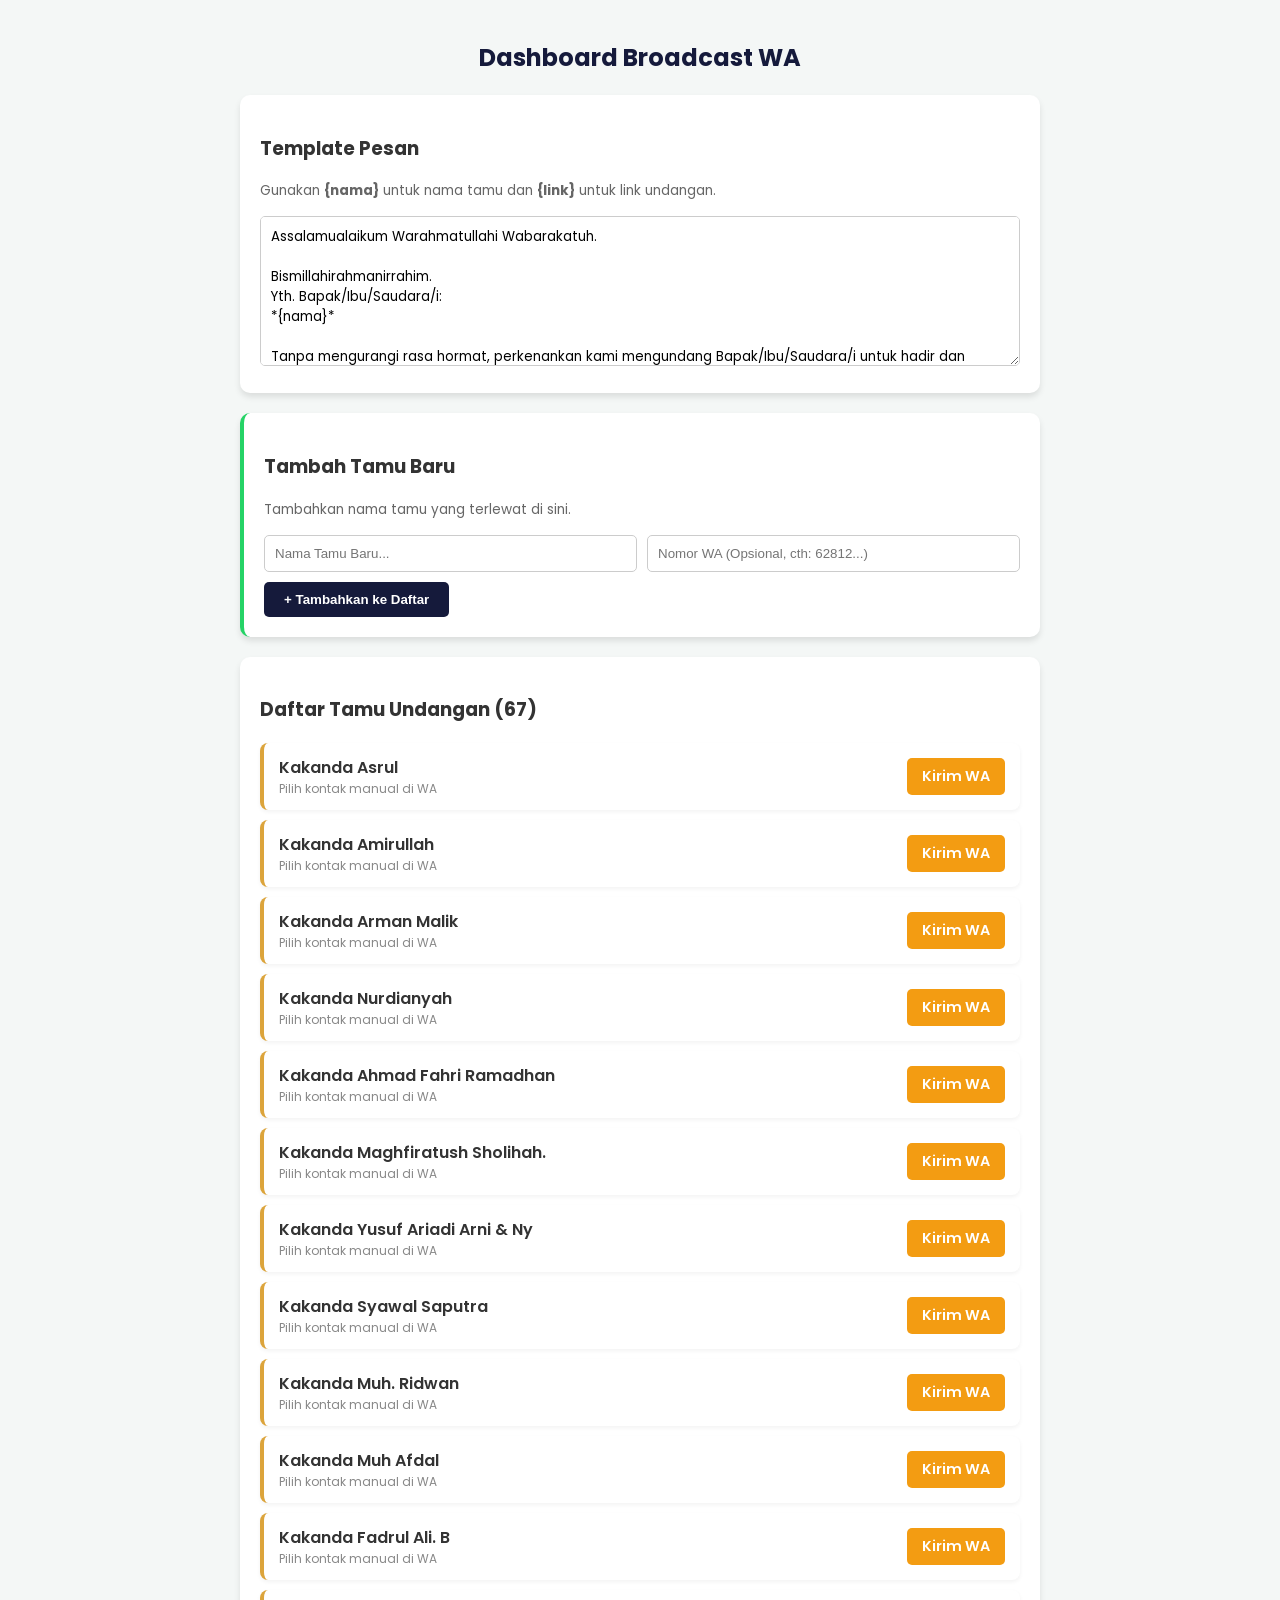
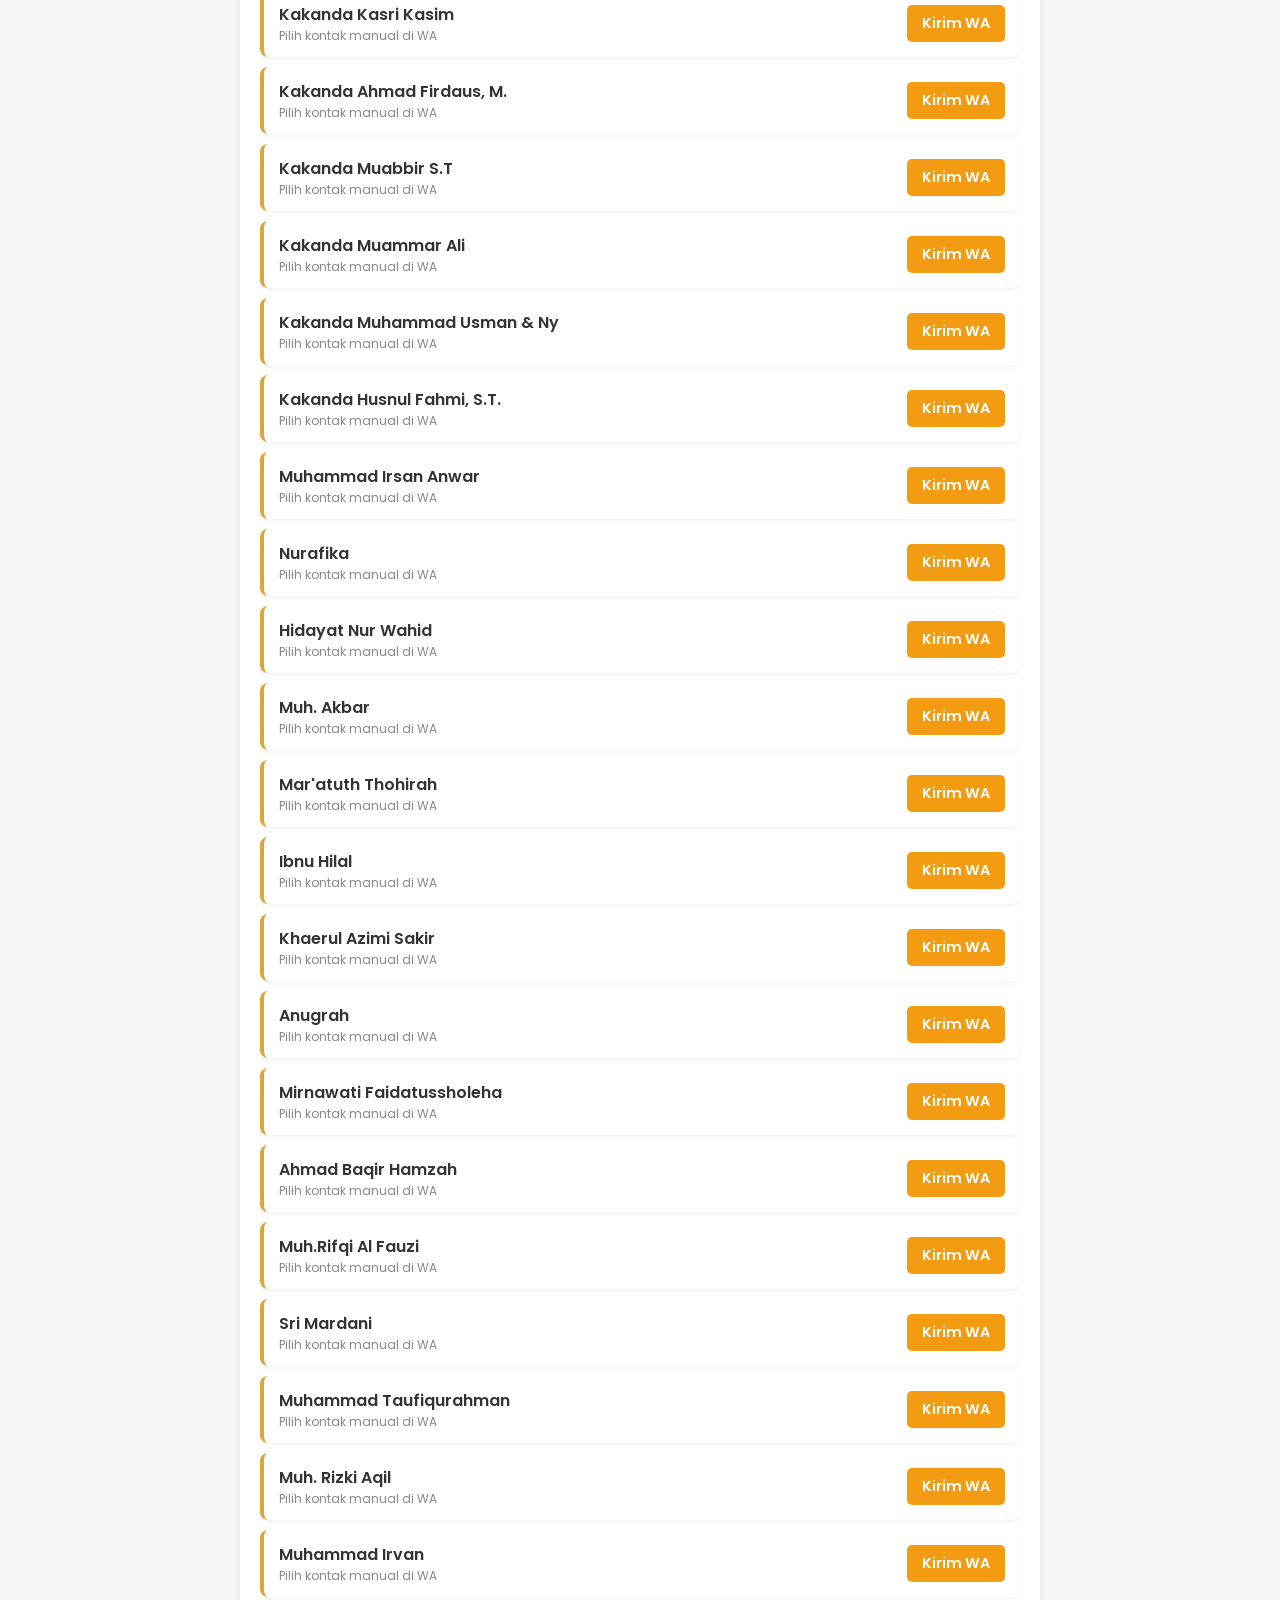
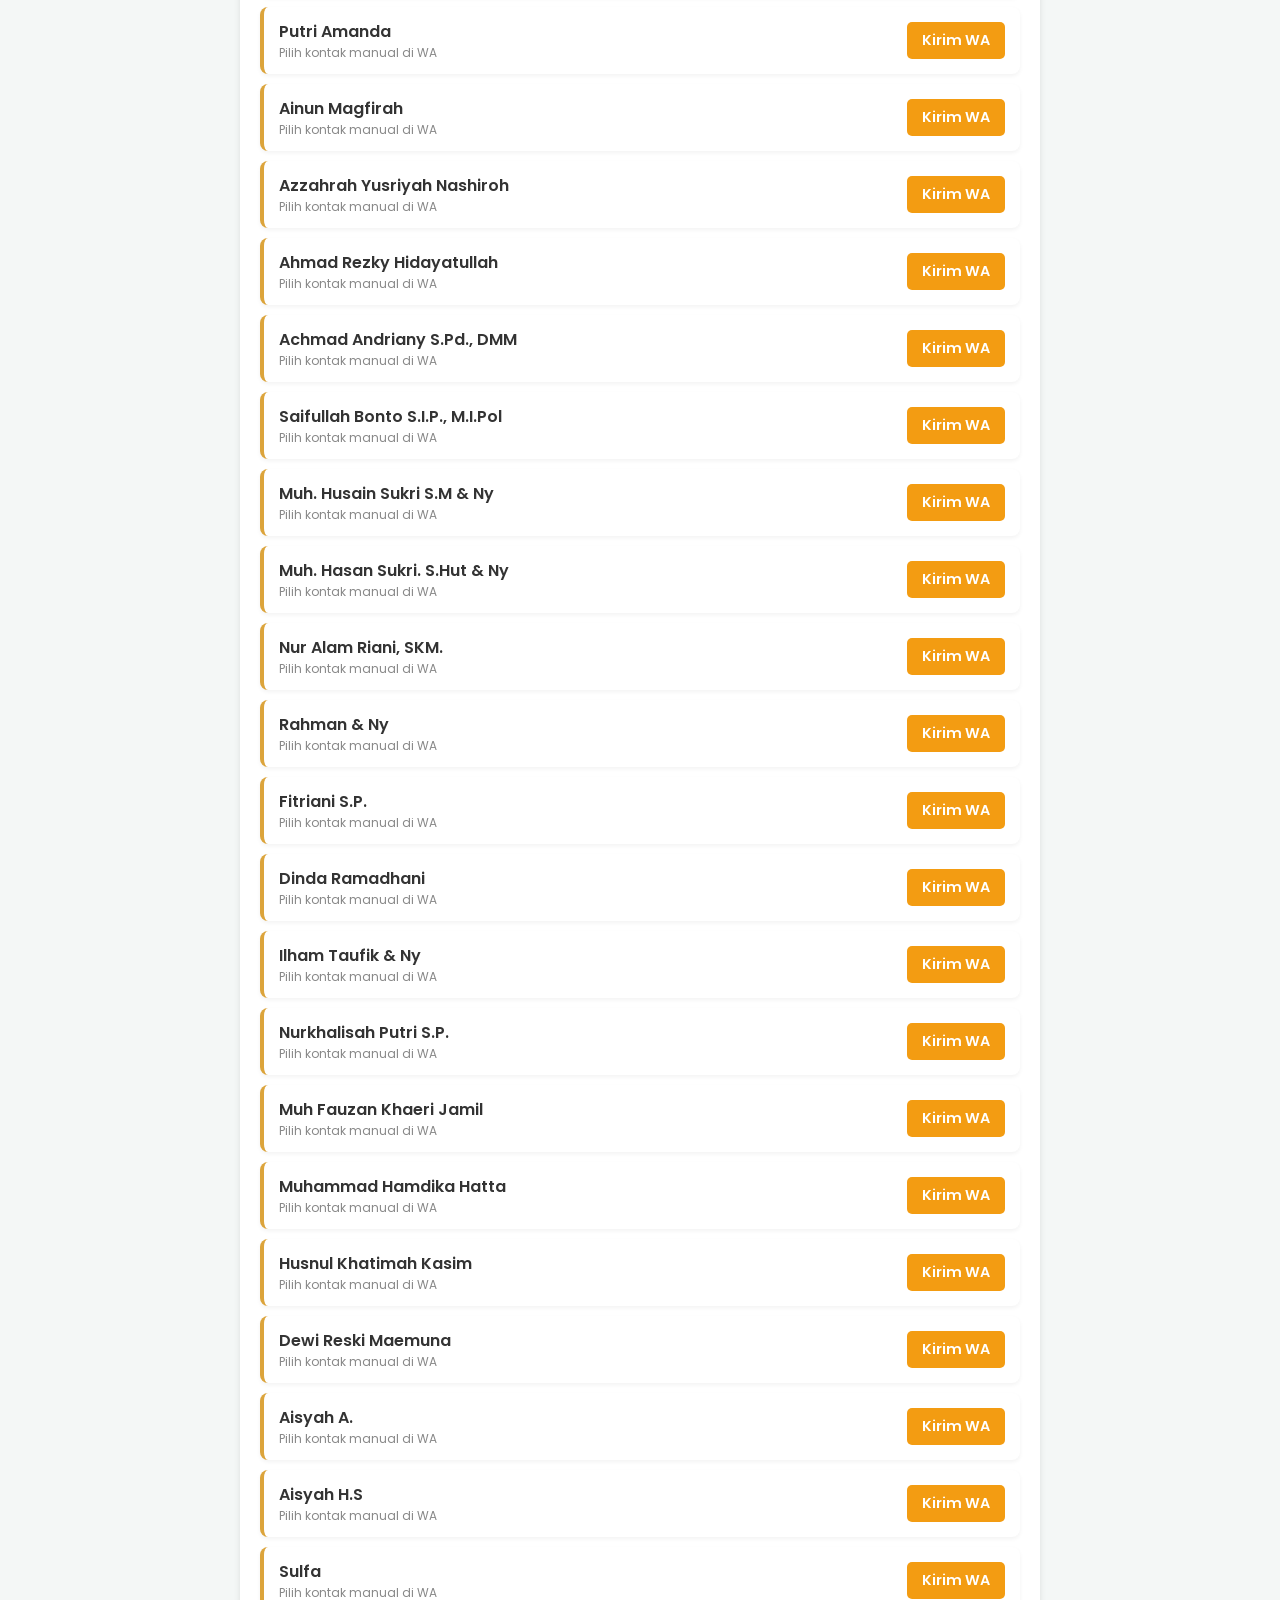
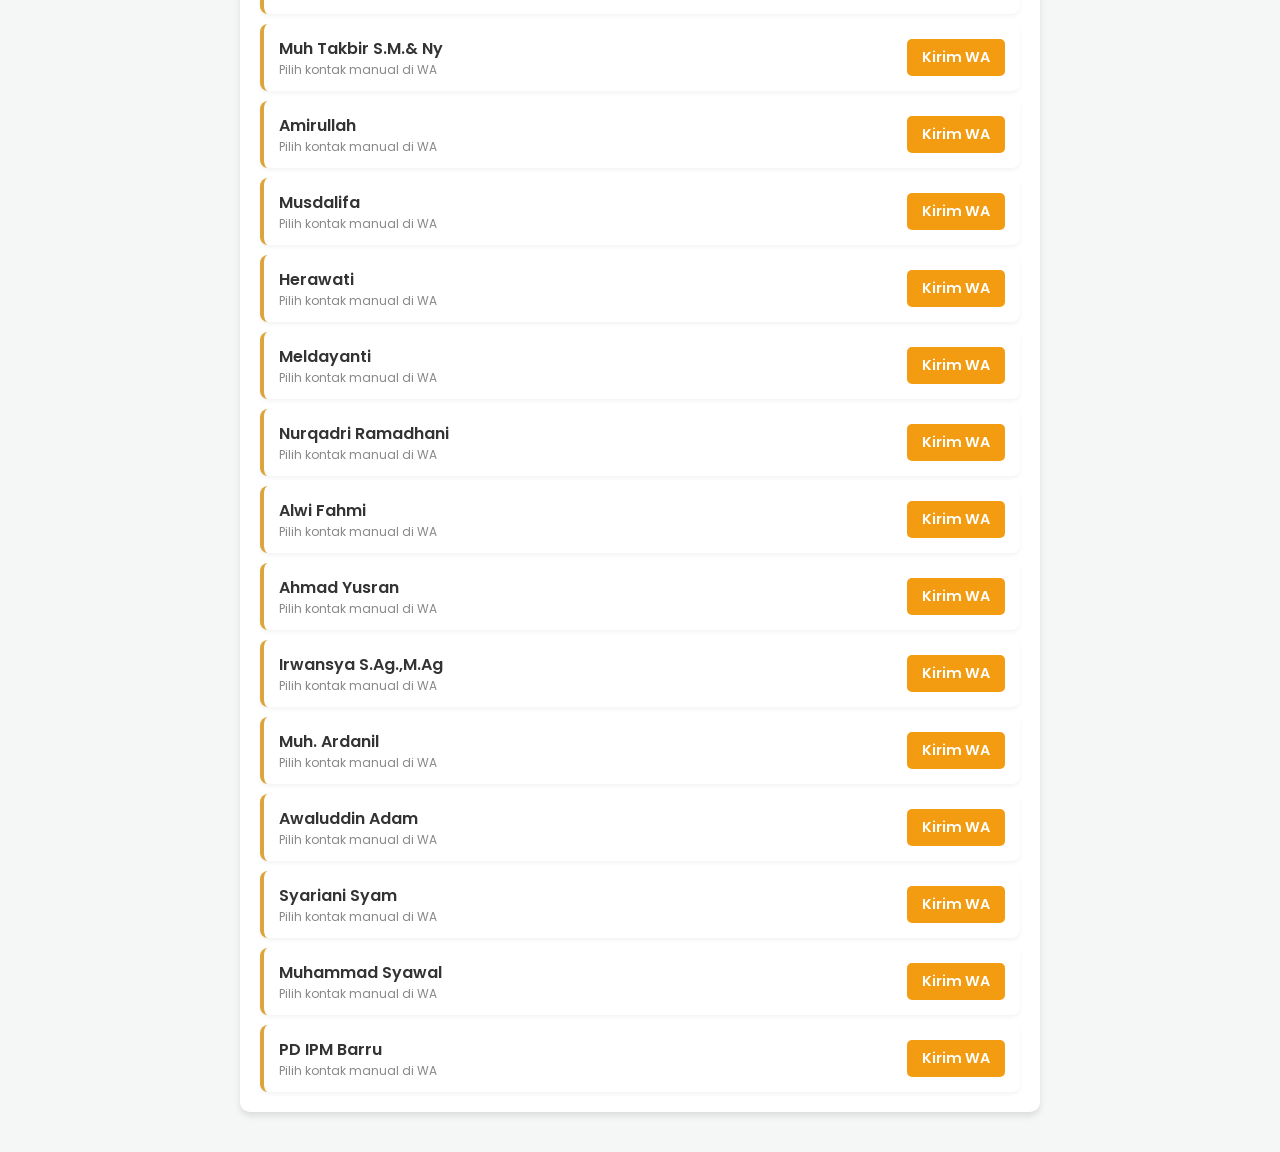
==== broadcast.html @ ad1ec8a4 "first commit" ====
<!DOCTYPE html>
<html lang="id">
<head>
  <meta charset="UTF-8">
  <meta name="viewport" content="width=device-width, initial-scale=1.0">
  <title>Generator Broadcast WA - Umma & Mufliha</title>
  <link href="https://fonts.googleapis.com/css2?family=Poppins:wght@400;600&display=swap" rel="stylesheet">
  <style>
    body {
      font-family: 'Poppins', sans-serif;
      background-color: #f4f7f6;
      color: #333;
      padding: 20px;
      max-width: 800px;
      margin: 0 auto;
    }
    h2 { color: #151a3b; text-align: center; }
    .card {
      background: white;
      padding: 20px;
      border-radius: 10px;
      box-shadow: 0 4px 6px rgba(0,0,0,0.1);
      margin-bottom: 20px;
    }
    textarea {
      width: 100%;
      height: 150px;
      padding: 10px;
      border: 1px solid #ccc;
      border-radius: 5px;
      font-family: inherit;
      resize: vertical;
      box-sizing: border-box;
    }
    .guest-list {
      display: flex;
      flex-direction: column;
      gap: 10px;
    }
    .guest-item {
      display: flex;
      justify-content: space-between;
      align-items: center;
      background: #fff;
      padding: 12px 15px;
      border-radius: 8px;
      border-left: 4px solid #dca43b;
      box-shadow: 0 2px 4px rgba(0,0,0,0.05);
    }
    .guest-name { font-weight: 600; }
    .btn-send {
      background-color: #25D366;
      color: white;
      border: none;
      padding: 8px 15px;
      border-radius: 5px;
      cursor: pointer;
      font-weight: 600;
      text-decoration: none;
      font-size: 0.9rem;
      text-align: center;
    }
    .btn-send.manual {
      background-color: #f39c12;
    }
    .info { font-size: 0.85rem; color: #666; margin-bottom: 15px; }
    .input-group {
      display: flex;
      gap: 10px;
      margin-bottom: 10px;
    }
    .input-group input {
      flex: 1;
      padding: 10px;
      border-radius: 5px;
      border: 1px solid #ccc;
    }
    .btn-add {
      background-color: #151a3b;
      color: white;
      border: none;
      padding: 10px 20px;
      border-radius: 5px;
      cursor: pointer;
      font-weight: 600;
    }
    @media (max-width: 600px) {
      .input-group { flex-direction: column; }
      .guest-item { flex-direction: column; align-items: flex-start; gap: 10px; }
      .btn-send { width: 100%; }
    }
  </style>
</head>
<body>

  <h2>Dashboard Broadcast WA</h2>
  
  <div class="card">
    <h3>Template Pesan</h3>
    <p class="info">Gunakan <strong>{nama}</strong> untuk nama tamu dan <strong>{link}</strong> untuk link undangan.</p>
    <textarea id="templateMessage">Assalamualaikum Warahmatullahi Wabarakatuh.

Bismillahirahmanirrahim.
Yth. Bapak/Ibu/Saudara/i:
*{nama}*

Tanpa mengurangi rasa hormat, perkenankan kami mengundang Bapak/Ibu/Saudara/i untuk hadir dan memberikan doa restu pada acara pernikahan kami.

Detail acara dapat dilihat melalui tautan undangan berikut:
{link}

Merupakan suatu kehormatan dan kebahagiaan bagi kami apabila Bapak/Ibu/Saudara/i berkenan hadir.

Wassalamualaikum Warahmatullahi Wabarakatuh.
Hormat kami,
*Umma & Mufliha*</textarea>
  </div>

  <div class="card" style="border-left: 4px solid #25D366;">
    <h3>Tambah Tamu Baru</h3>
    <p class="info">Tambahkan nama tamu yang terlewat di sini.</p>
    <div class="input-group">
      <input type="text" id="newGuestName" placeholder="Nama Tamu Baru...">
      <input type="text" id="newGuestWa" placeholder="Nomor WA (Opsional, cth: 62812...)">
    </div>
    <button class="btn-add" onclick="addGuest()">+ Tambahkan ke Daftar</button>
  </div>

  <div class="card">
    <h3>Daftar Tamu Undangan (<span id="totalTamu">0</span>)</h3>
    <div class="guest-list" id="guestList"></div>
  </div>

  <script>
    // 1. Data bawaan (67 Tamu)
    const tamuDefault = [
      { nama: "Kakanda Asrul", wa: "" }, { nama: "Kakanda Amirullah", wa: "" },
      { nama: "Kakanda Arman Malik", wa: "" }, { nama: "Kakanda Nurdianyah", wa: "" },
      { nama: "Kakanda Ahmad Fahri Ramadhan", wa: "" }, { nama: "Kakanda Maghfiratush Sholihah.", wa: "" },
      { nama: "Kakanda Yusuf Ariadi Arni & Ny", wa: "" }, { nama: "Kakanda Syawal Saputra", wa: "" },
      { nama: "Kakanda Muh. Ridwan", wa: "" }, { nama: "Kakanda Muh Afdal", wa: "" },
      { nama: "Kakanda Fadrul Ali. B", wa: "" }, { nama: "Kakanda Kasri Kasim", wa: "" },
      { nama: "Kakanda Ahmad Firdaus, M.", wa: "" }, { nama: "Kakanda Muabbir S.T", wa: "" },
      { nama: "Kakanda Muammar Ali", wa: "" }, { nama: "Kakanda Muhammad Usman & Ny", wa: "" },
      { nama: "Kakanda Husnul Fahmi, S.T.", wa: "" }, { nama: "Muhammad Irsan Anwar", wa: "" },
      { nama: "Nurafika", wa: "" }, { nama: "Hidayat Nur Wahid", wa: "" },
      { nama: "Muh. Akbar", wa: "" }, { nama: "Mar'atuth Thohirah", wa: "" },
      { nama: "Ibnu Hilal", wa: "" }, { nama: "Khaerul Azimi Sakir", wa: "" },
      { nama: "Anugrah", wa: "" }, { nama: "Mirnawati Faidatussholeha", wa: "" },
      { nama: "Ahmad Baqir Hamzah", wa: "" }, { nama: "Muh.Rifqi Al Fauzi", wa: "" },
      { nama: "Sri Mardani", wa: "" }, { nama: "Muhammad Taufiqurahman", wa: "" },
      { nama: "Muh. Rizki Aqil", wa: "" }, { nama: "Muhammad Irvan", wa: "" },
      { nama: "Putri Amanda", wa: "" }, { nama: "Ainun Magfirah", wa: "" },
      { nama: "Azzahrah Yusriyah Nashiroh", wa: "" }, { nama: "Ahmad Rezky Hidayatullah", wa: "" },
      { nama: "Achmad Andriany S.Pd., DMM", wa: "" }, { nama: "Saifullah Bonto S.I.P., M.I.Pol", wa: "" },
      { nama: "Muh. Husain Sukri S.M & Ny", wa: "" }, { nama: "Muh. Hasan Sukri. S.Hut & Ny", wa: "" },
      { nama: "Nur Alam Riani, SKM.", wa: "" }, { nama: "Rahman & Ny", wa: "" },
      { nama: "Fitriani S.P.", wa: "" }, { nama: "Dinda Ramadhani", wa: "" },
      { nama: "Ilham Taufik & Ny", wa: "" }, { nama: "Nurkhalisah Putri S.P.", wa: "" },
      { nama: "Muh Fauzan Khaeri Jamil", wa: "" }, { nama: "Muhammad Hamdika Hatta", wa: "" },
      { nama: "Husnul Khatimah Kasim", wa: "" }, { nama: "Dewi Reski Maemuna", wa: "" },
      { nama: "Aisyah A.", wa: "" }, { nama: "Aisyah H.S", wa: "" },
      { nama: "Sulfa", wa: "" }, { nama: "Muh Takbir S.M.& Ny", wa: "" },
      { nama: "Amirullah", wa: "" }, { nama: "Musdalifa", wa: "" },
      { nama: "Herawati", wa: "" }, { nama: "Meldayanti", wa: "" },
      { nama: "Nurqadri Ramadhani", wa: "" }, { nama: "Alwi Fahmi", wa: "" },
      { nama: "Ahmad Yusran", wa: "" }, { nama: "Irwansya S.Ag.,M.Ag", wa: "" },
      { nama: "Muh. Ardanil", wa: "" }, { nama: "Awaluddin Adam", wa: "" },
      { nama: "Syariani Syam", wa: "" }, { nama: "Muhammad Syawal", wa: "" },
      { nama: "PD IPM Barru", wa: "" }
    ];

    // 2. Ambil data tamu tambahan dari Local Storage (jika ada)
    let tamuTambahan = JSON.parse(localStorage.getItem("tamuTambahan")) || [];
    
    // 3. Gabungkan data bawaan dan data tambahan
    let tamu = [...tamuDefault, ...tamuTambahan];

    const baseUrl = "https://syawal07.github.io/wedding-ummamufliha/?to=";
    const guestListContainer = document.getElementById("guestList");

    function renderGuests() {
      guestListContainer.innerHTML = "";
      const template = document.getElementById("templateMessage").value;

      tamu.forEach((guest, index) => {
        const encodedNameUrl = encodeURIComponent(guest.nama);
        const linkUndangan = baseUrl + encodedNameUrl;

        let pesanText = template.replace(/{nama}/g, guest.nama).replace(/{link}/g, linkUndangan);
        const encodedMessage = encodeURIComponent(pesanText);
        
        let waLink = guest.wa && guest.wa.trim() !== "" 
          ? `https://wa.me/${guest.wa}?text=${encodedMessage}` 
          : `https://wa.me/?text=${encodedMessage}`;

        const div = document.createElement("div");
        div.className = "guest-item";
        
        // Tambahkan tombol "Hapus" hanya untuk tamu tambahan (bukan default)
        let deleteBtn = index >= tamuDefault.length 
          ? `<button onclick="deleteGuest(${index})" style="margin-left:10px; background:transparent; border:none; color:red; cursor:pointer; font-weight:bold;">X</button>` 
          : '';

        div.innerHTML = `
          <div style="display: flex; flex-direction: column;">
            <span class="guest-name">${guest.nama} ${deleteBtn}</span>
            <span style="font-size: 0.75rem; color: #888;">${guest.wa ? '+' + guest.wa : 'Pilih kontak manual di WA'}</span>
          </div>
          <a href="${waLink}" target="_blank" class="btn-send ${!guest.wa ? 'manual' : ''}">
            ${guest.wa ? 'Kirim Langsung' : 'Kirim WA'}
          </a>
        `;
        guestListContainer.appendChild(div);
      });
      document.getElementById("totalTamu").innerText = tamu.length;
    }

    function addGuest() {
      const nameInput = document.getElementById("newGuestName");
      const waInput = document.getElementById("newGuestWa");
      
      const newName = nameInput.value.trim();
      const newWa = waInput.value.trim();

      if (newName === "") {
        alert("Nama tamu tidak boleh kosong!");
        return;
      }

      // Tambahkan ke array tamu tambahan
      tamuTambahan.push({ nama: newName, wa: newWa });
      
      // Simpan ke Local Storage
      localStorage.setItem("tamuTambahan", JSON.stringify(tamuTambahan));
      
      // Perbarui array utama
      tamu = [...tamuDefault, ...tamuTambahan];

      nameInput.value = "";
      waInput.value = "";
      
      renderGuests();
    }

    // Fitur baru: Menghapus tamu tambahan
    function deleteGuest(index) {
      if(confirm("Hapus tamu ini dari daftar?")) {
        const indexTambahan = index - tamuDefault.length;
        tamuTambahan.splice(indexTambahan, 1);
        localStorage.setItem("tamuTambahan", JSON.stringify(tamuTambahan));
        tamu = [...tamuDefault, ...tamuTambahan];
        renderGuests();
      }
    }

    renderGuests();
    document.getElementById("templateMessage").addEventListener("input", renderGuests);
  </script>

</body>
</html>
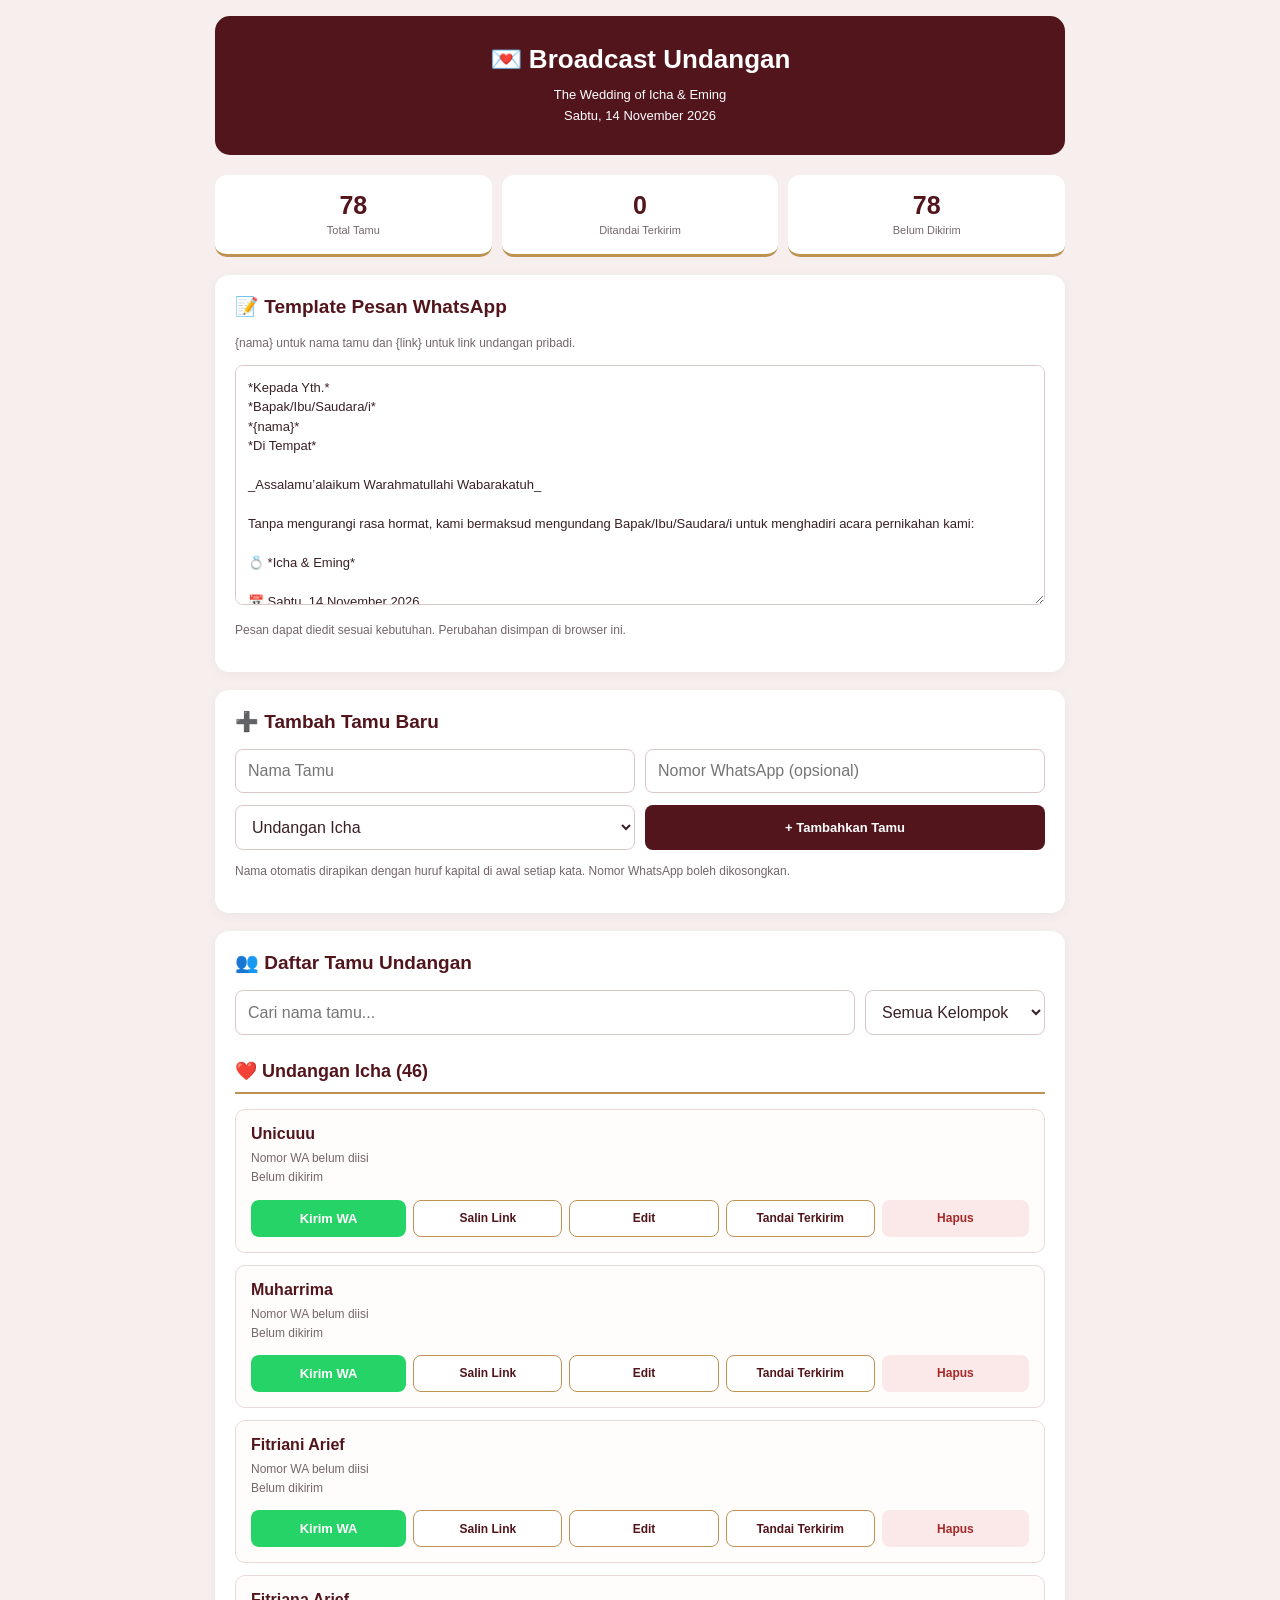
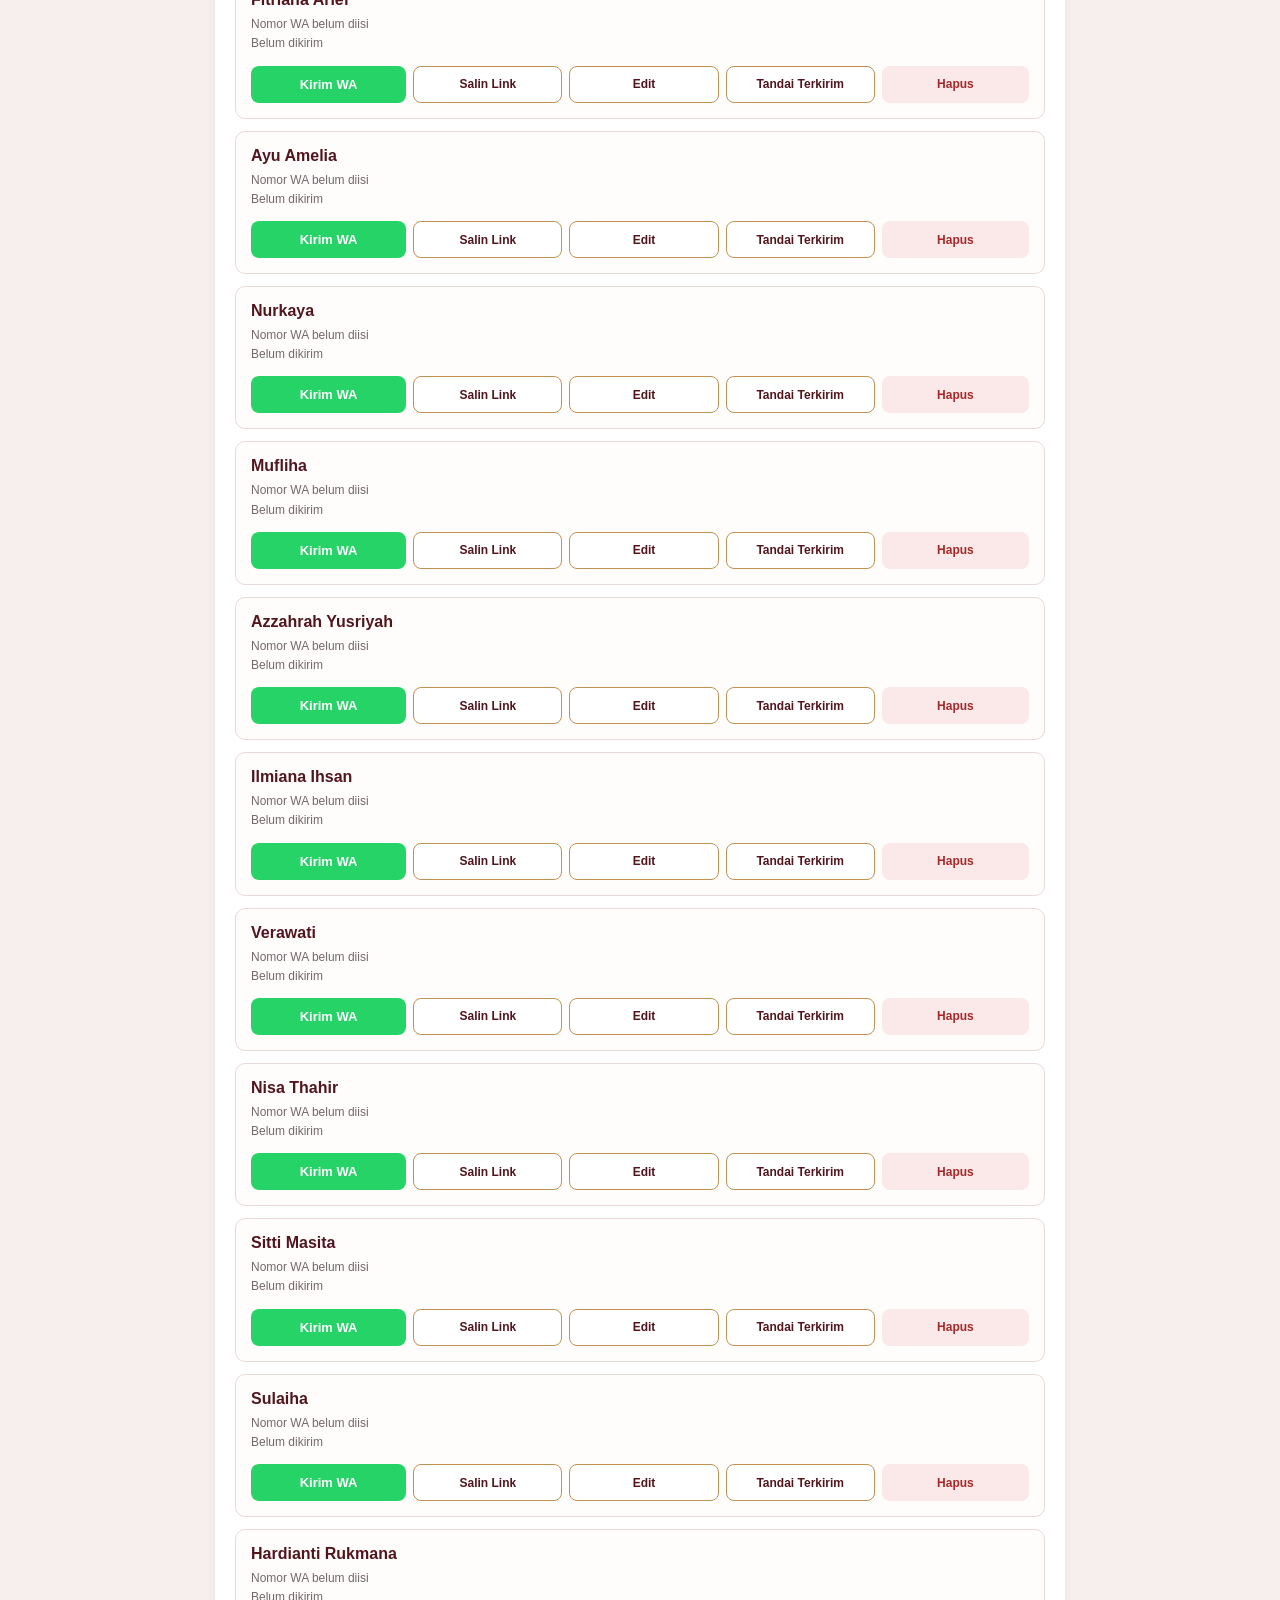
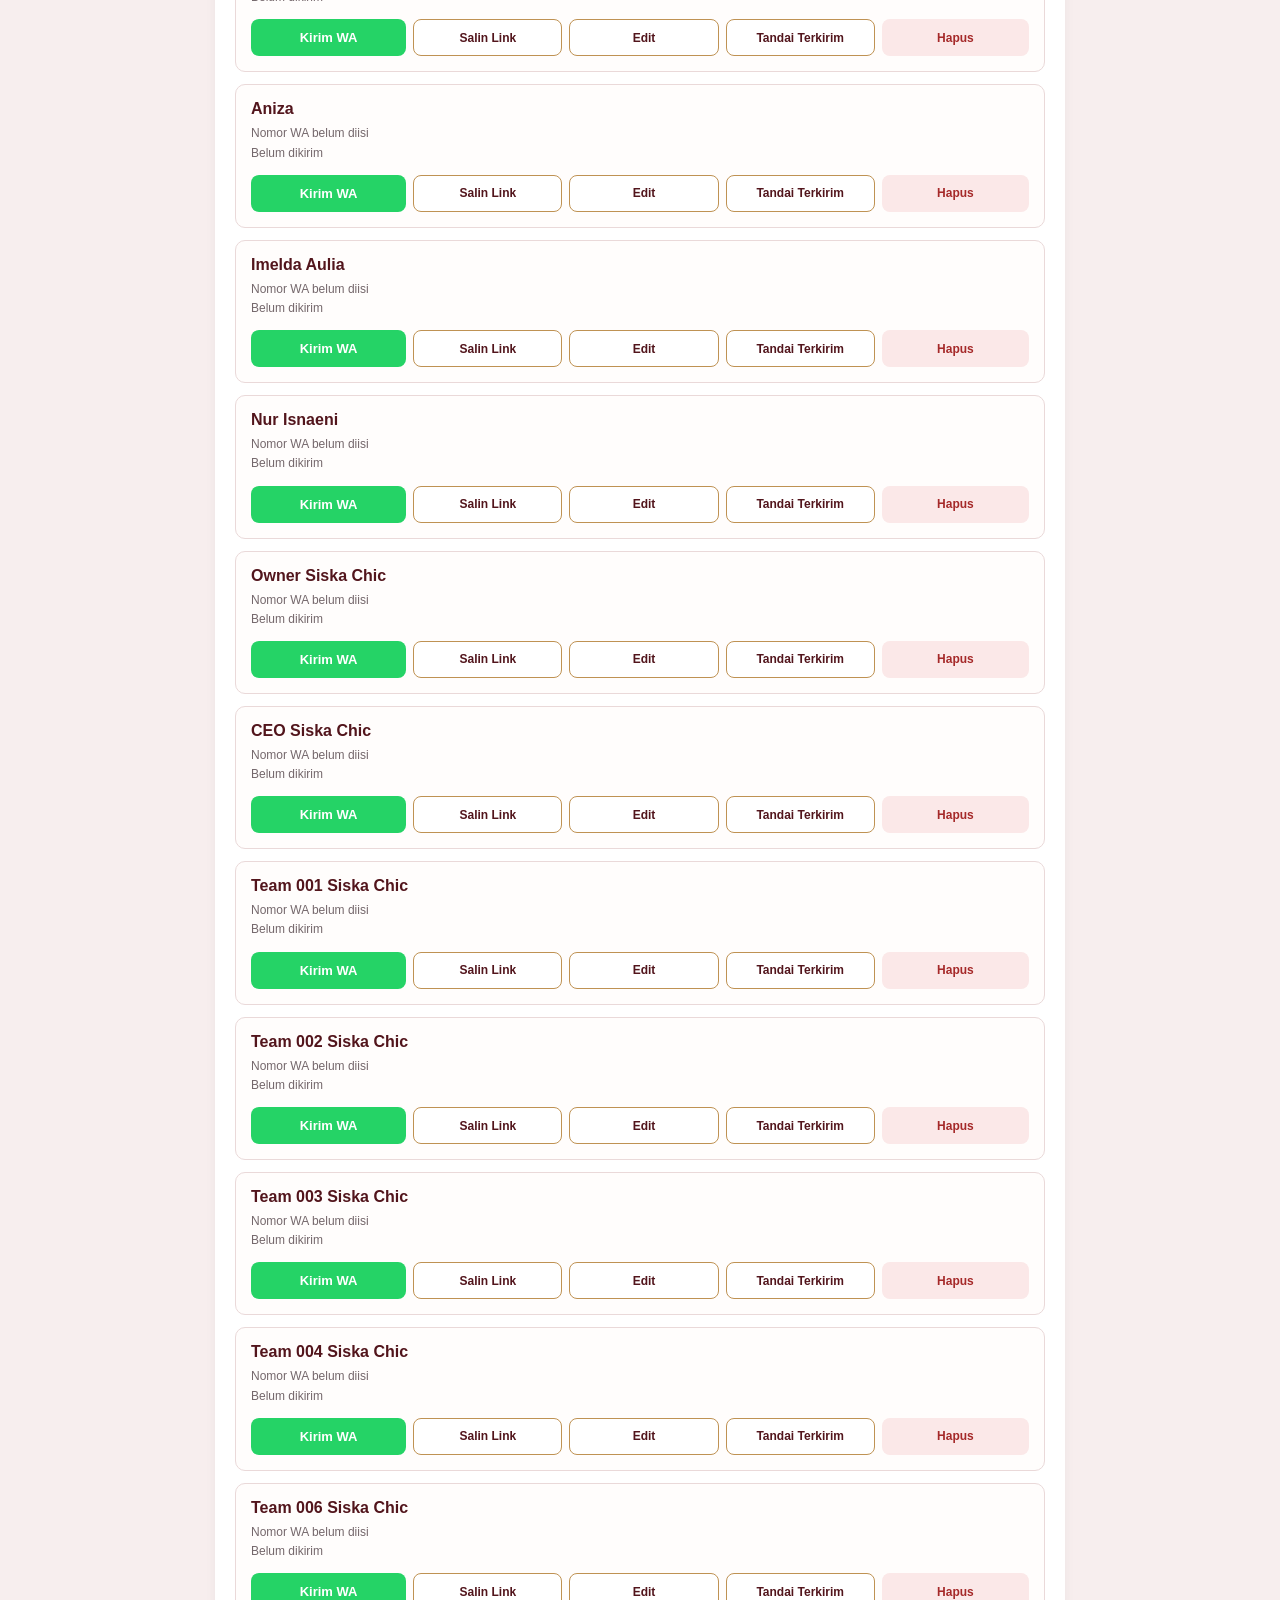
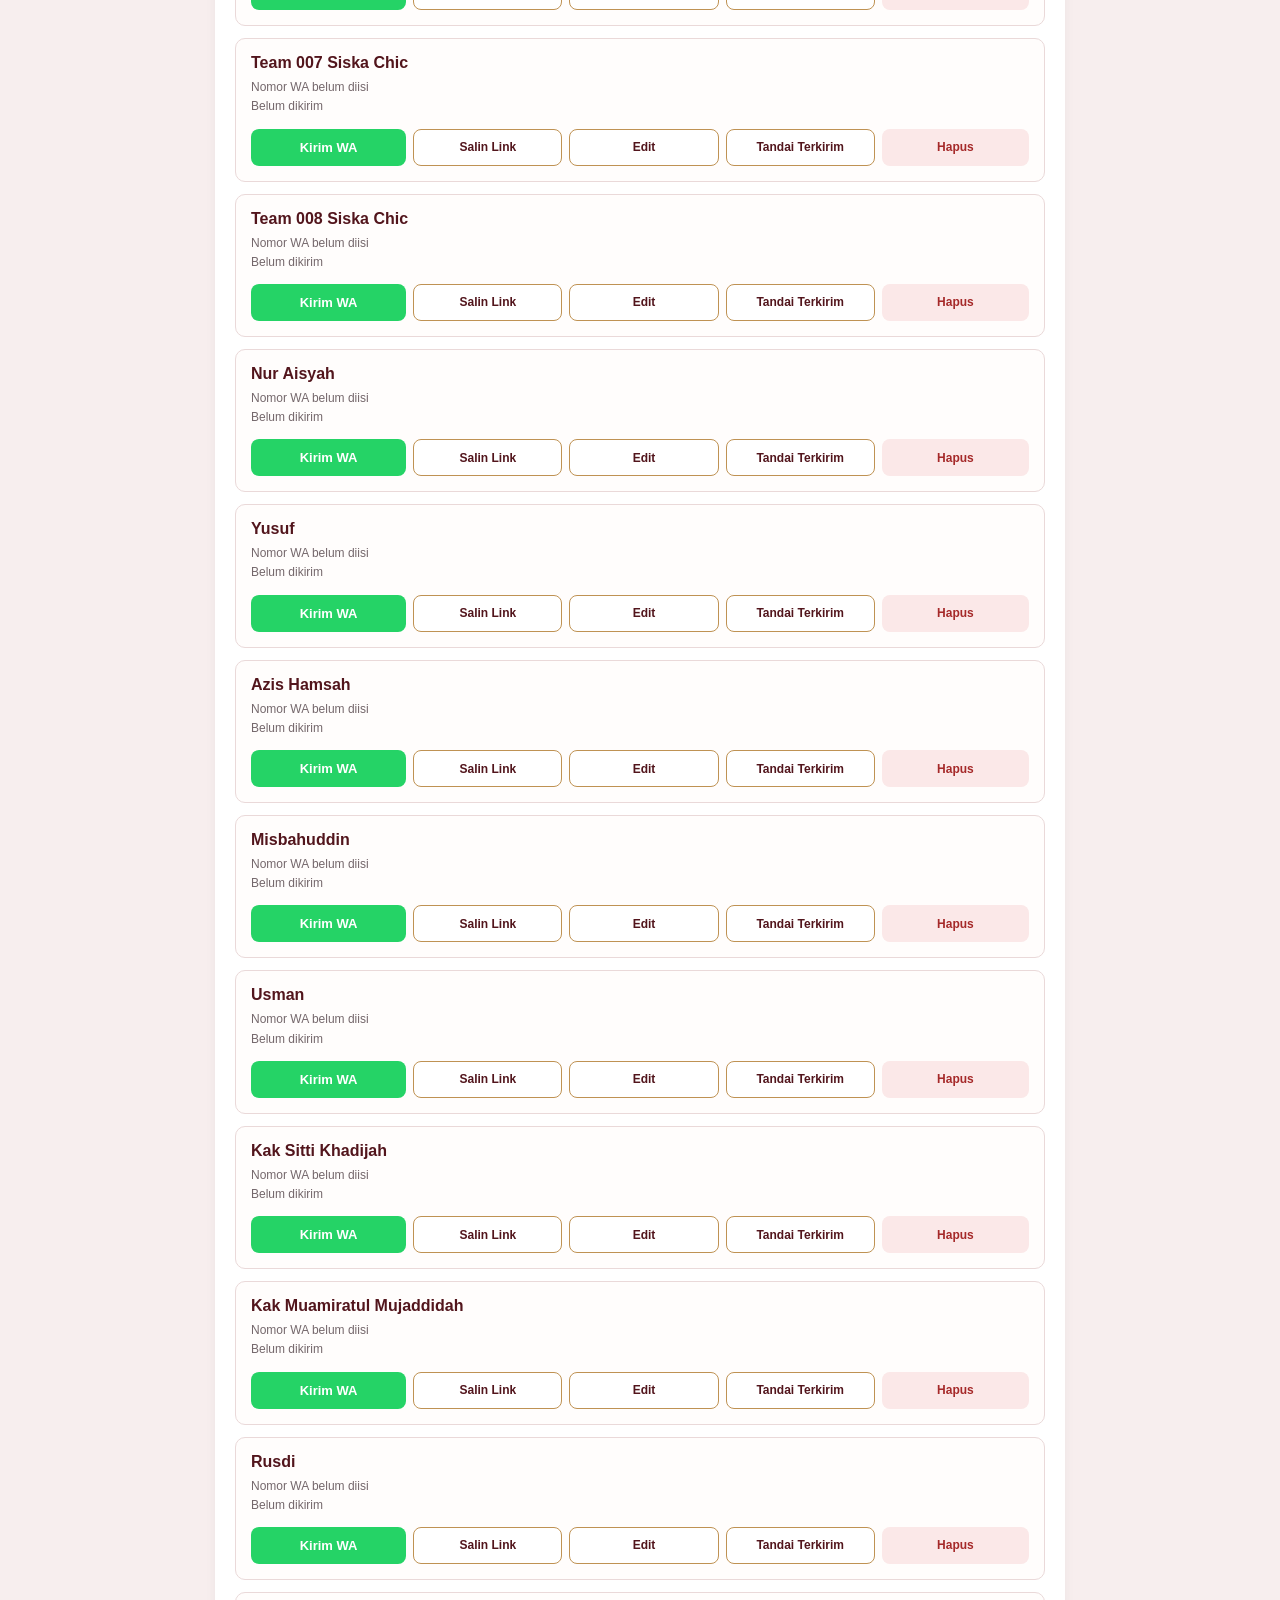
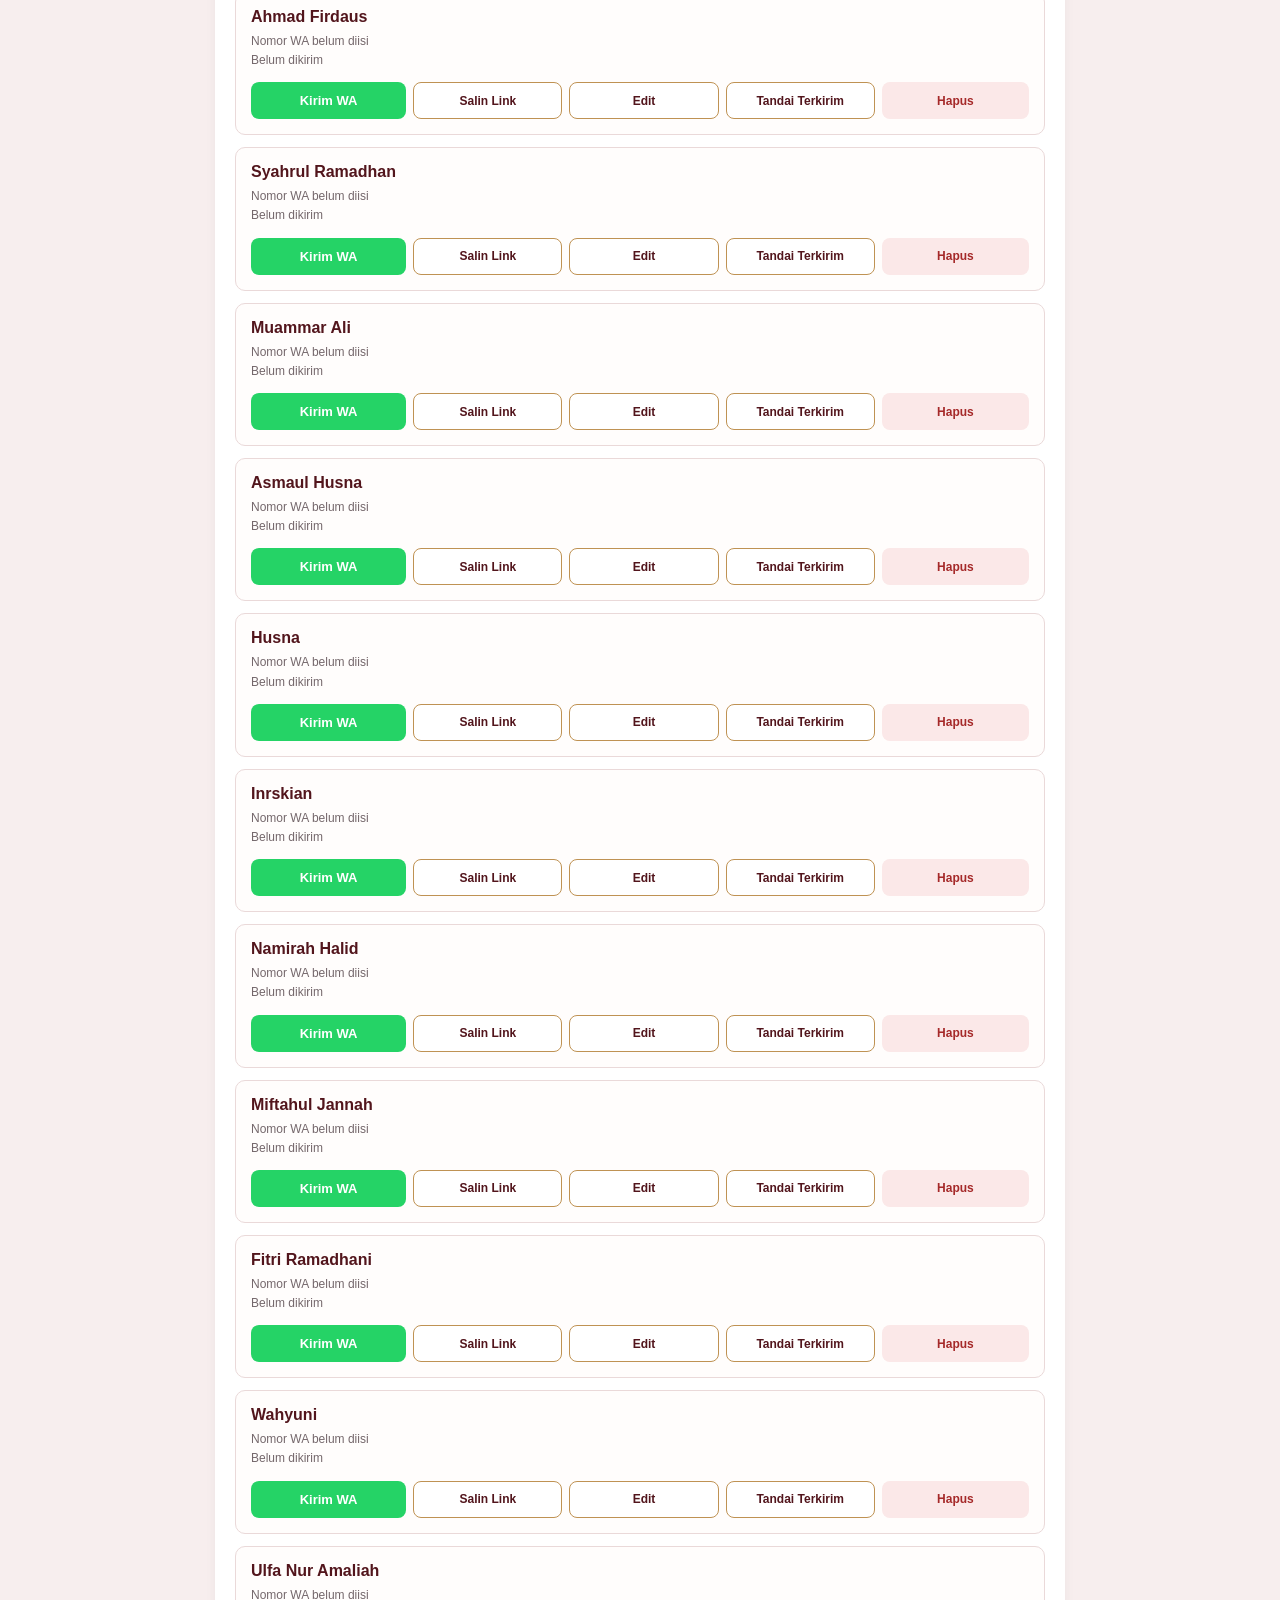
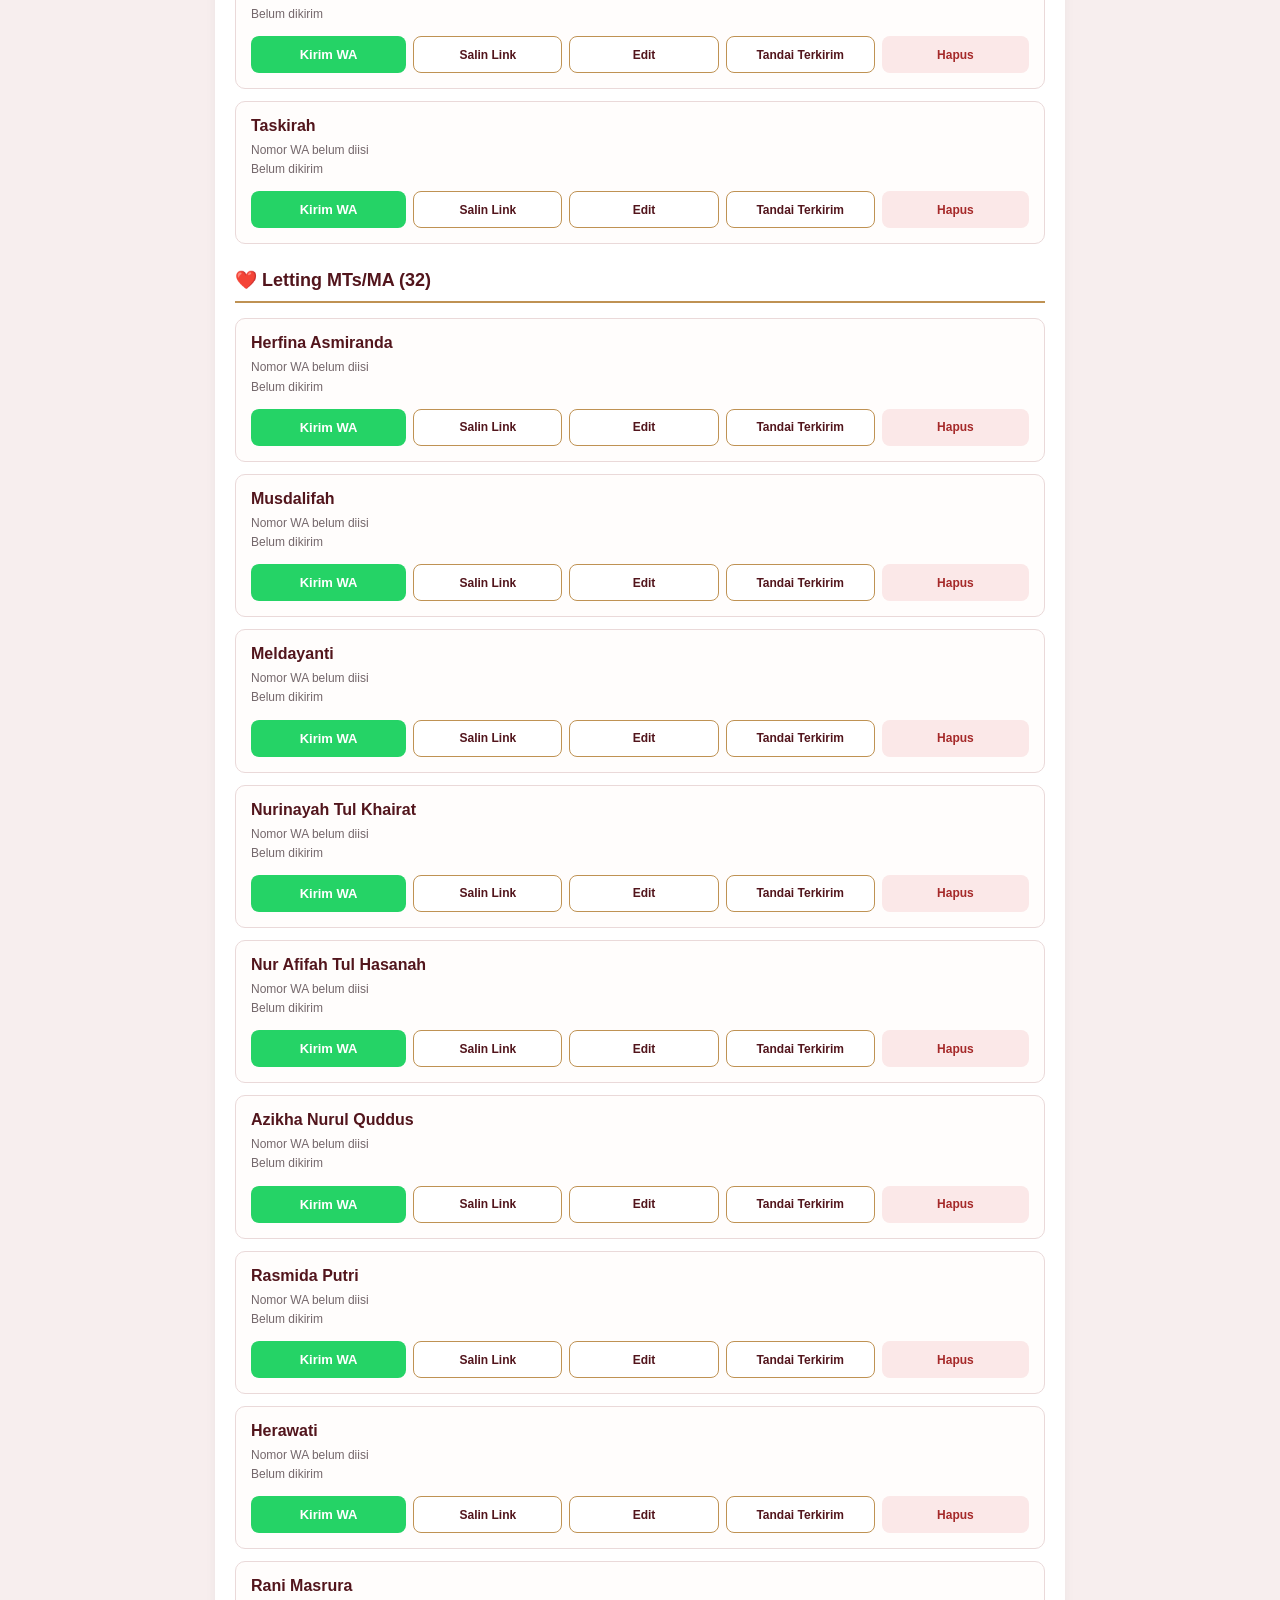
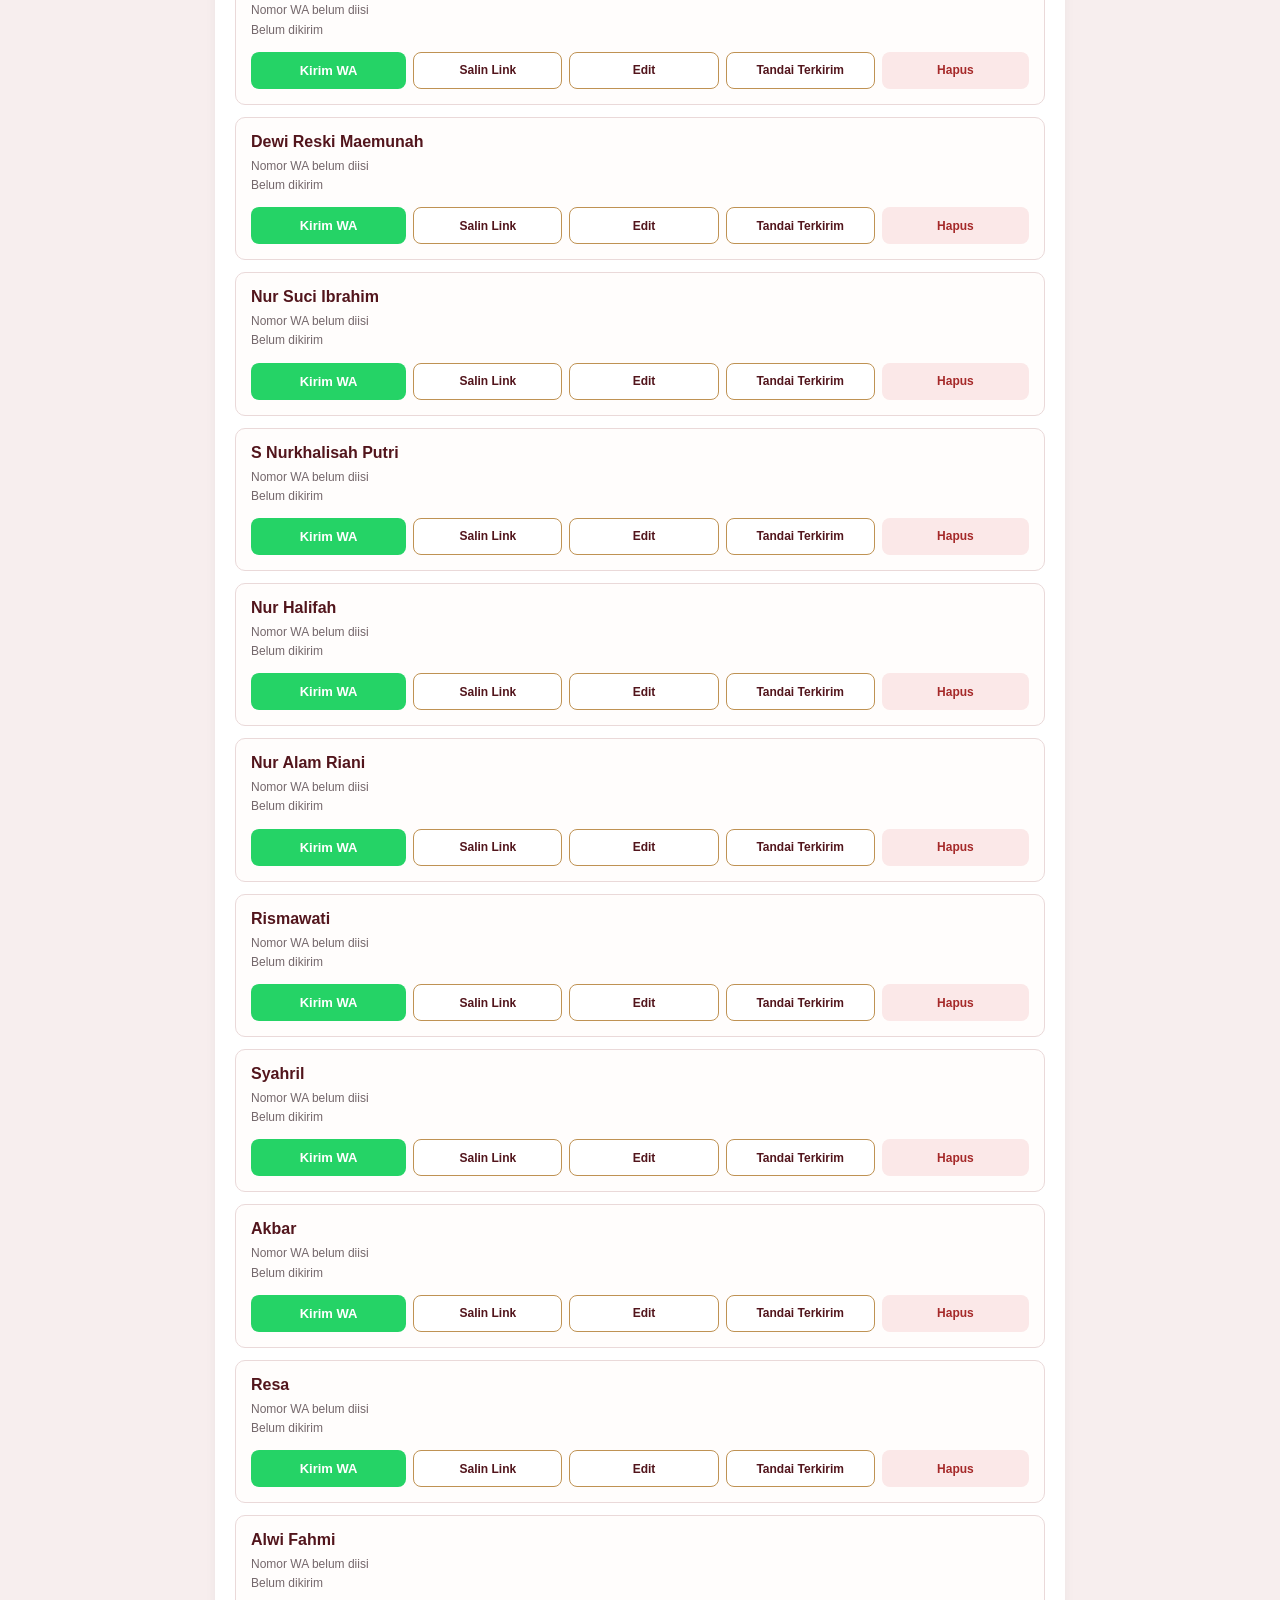
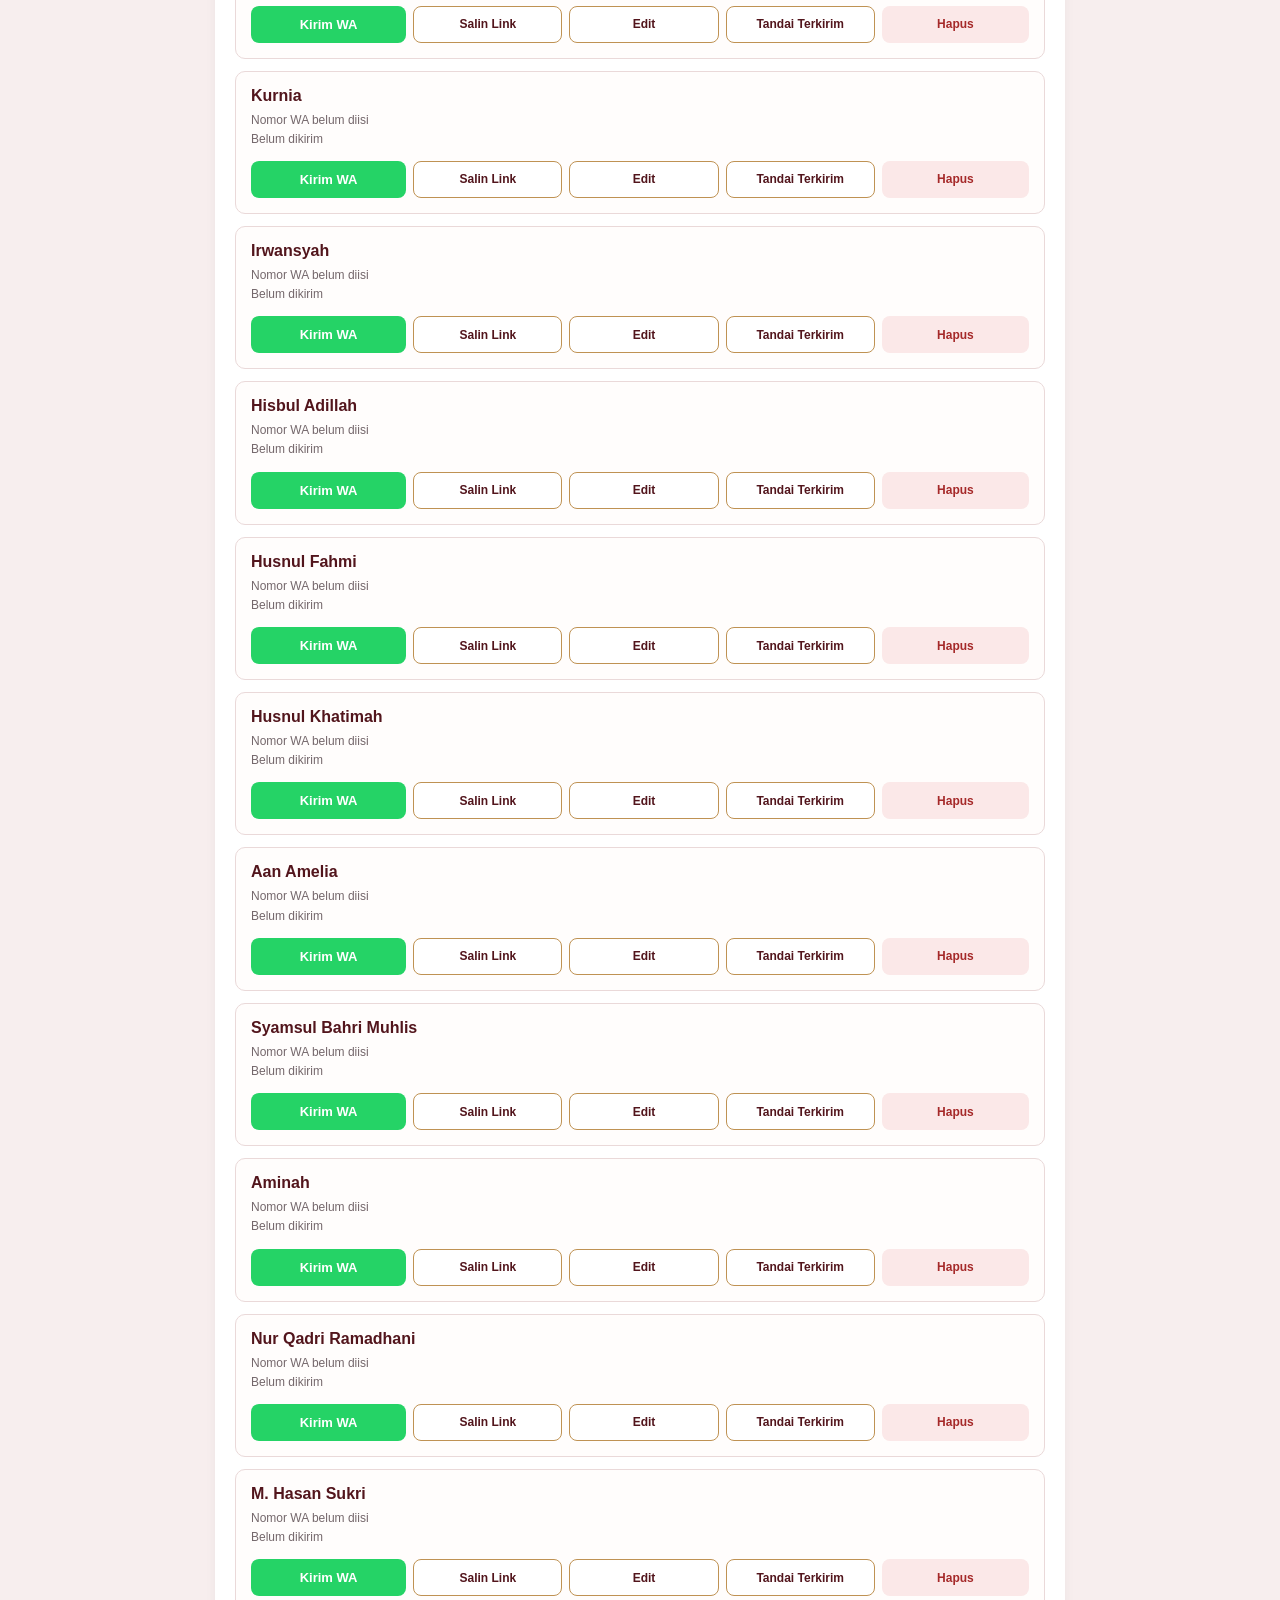
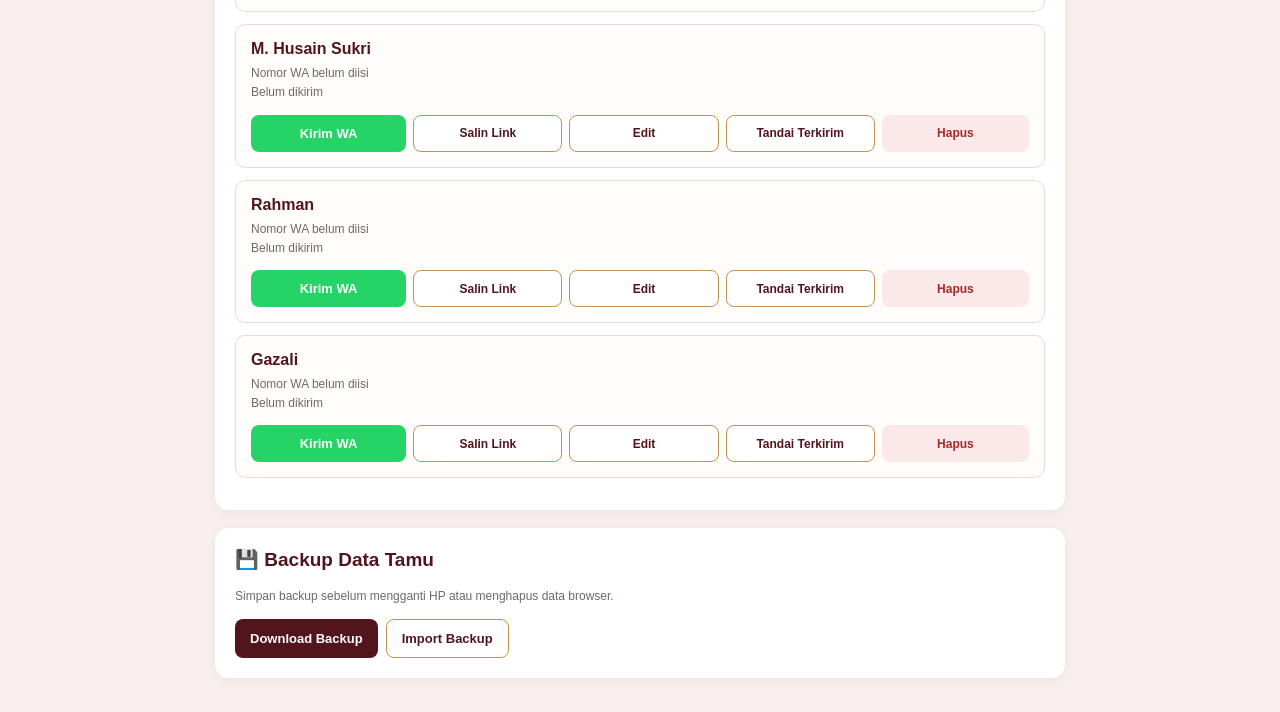
==== commit 485c7394: "update commit" ====
--- a/broadcast.html
+++ b/broadcast.html
@@ -1,262 +1,1177 @@
+
 <!DOCTYPE html>
 <html lang="id">
 <head>
   <meta charset="UTF-8">
-  <meta name="viewport" content="width=device-width, initial-scale=1.0">
-  <title>Generator Broadcast WA - Umma & Mufliha</title>
-  <link href="https://fonts.googleapis.com/css2?family=Poppins:wght@400;600&display=swap" rel="stylesheet">
+  <meta name="viewport"
+        content="width=device-width, initial-scale=1.0">
+
+  <title>Broadcast Undangan Icha & Eming</title>
+
   <style>
+    :root {
+      --wine: #52151c;
+      --gold: #bf9253;
+      --green: #25d366;
+      --cream: #fff8f4;
+    }
+
+    * {
+      box-sizing: border-box;
+    }
+
     body {
-      font-family: 'Poppins', sans-serif;
-      background-color: #f4f7f6;
-      color: #333;
-      padding: 20px;
-      max-width: 800px;
-      margin: 0 auto;
-    }
-    h2 { color: #151a3b; text-align: center; }
+      margin: 0;
+      padding: 16px;
+      background: #f7eeee;
+      color: #392026;
+      font-family: Arial, sans-serif;
+    }
+
+    .container {
+      max-width: 850px;
+      margin: auto;
+    }
+
+    header {
+      text-align: center;
+      background: var(--wine);
+      color: white;
+      padding: 28px 16px;
+      border-radius: 15px;
+      margin-bottom: 20px;
+    }
+
+    header h1 {
+      margin: 0 0 10px;
+      font-size: 26px;
+    }
+
+    header p {
+      margin: 0;
+      font-size: 13px;
+      line-height: 1.6;
+    }
+
     .card {
       background: white;
+      border-radius: 14px;
       padding: 20px;
+      margin-bottom: 18px;
+      box-shadow: 0 3px 12px #0000000b;
+    }
+
+    h2 {
+      font-size: 19px;
+      color: var(--wine);
+      margin: 0 0 16px;
+    }
+
+    .hint {
+      font-size: 12px;
+      color: #73656b;
+      line-height: 1.6;
+    }
+
+    input,
+    textarea,
+    select {
+      width: 100%;
+      padding: 12px;
+      border: 1px solid #d9c8c8;
+      border-radius: 8px;
+      font: inherit;
+      background: white;
+      color: #392026;
+    }
+
+    textarea {
+      min-height: 240px;
+      resize: vertical;
+      line-height: 1.5;
+      font-size: 13px;
+    }
+
+    input:focus,
+    textarea:focus,
+    select:focus {
+      outline: 2px solid var(--gold);
+      border-color: var(--gold);
+    }
+
+    .form-grid {
+      display: grid;
+      grid-template-columns: 1fr 1fr;
+      gap: 10px;
+      margin-bottom: 12px;
+    }
+
+    button {
+      border: 0;
+      border-radius: 8px;
+      padding: 11px 15px;
+      font: inherit;
+      font-size: 13px;
+      font-weight: bold;
+      cursor: pointer;
+    }
+
+    .btn-primary {
+      background: var(--wine);
+      color: white;
+    }
+
+    .btn-green {
+      background: var(--green);
+      color: white;
+      text-decoration: none;
+      display: inline-block;
+      text-align: center;
+      border-radius: 8px;
+      padding: 11px 15px;
+      font-size: 13px;
+      font-weight: bold;
+    }
+
+    .btn-outline {
+      background: #fff;
+      border: 1px solid var(--gold);
+      color: var(--wine);
+    }
+
+    .btn-danger {
+      background: #fbe8e8;
+      color: #a52929;
+    }
+
+    .btn-small {
+      padding: 8px 11px;
+      font-size: 12px;
+    }
+
+    .btn-row {
+      display: flex;
+      flex-wrap: wrap;
+      gap: 8px;
+      margin-top: 12px;
+    }
+
+    .summary {
+      display: grid;
+      grid-template-columns: repeat(3, 1fr);
+      gap: 10px;
+      margin-bottom: 18px;
+    }
+
+    .stat {
+      background: white;
+      padding: 16px 8px;
+      border-radius: 12px;
+      text-align: center;
+      border-bottom: 3px solid var(--gold);
+    }
+
+    .stat strong {
+      display: block;
+      color: var(--wine);
+      font-size: 25px;
+    }
+
+    .stat small {
+      color: #74676b;
+      font-size: 11px;
+    }
+
+    .guest-item {
+      padding: 15px;
+      border: 1px solid #ead9d9;
       border-radius: 10px;
-      box-shadow: 0 4px 6px rgba(0,0,0,0.1);
-      margin-bottom: 20px;
-    }
-    textarea {
-      width: 100%;
-      height: 150px;
-      padding: 10px;
-      border: 1px solid #ccc;
-      border-radius: 5px;
-      font-family: inherit;
-      resize: vertical;
-      box-sizing: border-box;
-    }
-    .guest-list {
+      margin-bottom: 12px;
+      background: #fffdfc;
+    }
+
+    .guest-item.sent {
+      border-left: 4px solid #25d366;
+    }
+
+    .guest-item h3 {
+      margin: 0 0 6px;
+      font-size: 16px;
+      color: var(--wine);
+      overflow-wrap: anywhere;
+    }
+
+    .guest-item p {
+      margin: 0;
+      font-size: 12px;
+      color: #74676b;
+      line-height: 1.6;
+    }
+
+    .guest-actions {
       display: flex;
-      flex-direction: column;
+      flex-wrap: wrap;
+      gap: 7px;
+      margin-top: 12px;
+    }
+
+    .guest-actions > * {
+      flex: 1;
+      white-space: nowrap;
+    }
+
+    .status-sent {
+      color: #15803d !important;
+      font-weight: bold;
+    }
+
+    .search-section {
+      display: grid;
+      grid-template-columns: 1fr 180px;
       gap: 10px;
-    }
-    .guest-item {
-      display: flex;
-      justify-content: space-between;
-      align-items: center;
-      background: #fff;
-      padding: 12px 15px;
-      border-radius: 8px;
-      border-left: 4px solid #dca43b;
-      box-shadow: 0 2px 4px rgba(0,0,0,0.05);
-    }
-    .guest-name { font-weight: 600; }
-    .btn-send {
-      background-color: #25D366;
-      color: white;
-      border: none;
-      padding: 8px 15px;
-      border-radius: 5px;
-      cursor: pointer;
-      font-weight: 600;
-      text-decoration: none;
-      font-size: 0.9rem;
+      margin-bottom: 15px;
+    }
+
+    .group-heading {
+      color: var(--wine);
+      border-bottom: 2px solid var(--gold);
+      padding-bottom: 10px;
+      margin: 25px 0 15px;
+      font-size: 18px;
+    }
+
+    .empty {
       text-align: center;
-    }
-    .btn-send.manual {
-      background-color: #f39c12;
-    }
-    .info { font-size: 0.85rem; color: #666; margin-bottom: 15px; }
-    .input-group {
-      display: flex;
-      gap: 10px;
-      margin-bottom: 10px;
-    }
-    .input-group input {
-      flex: 1;
-      padding: 10px;
-      border-radius: 5px;
-      border: 1px solid #ccc;
-    }
-    .btn-add {
-      background-color: #151a3b;
-      color: white;
-      border: none;
-      padding: 10px 20px;
-      border-radius: 5px;
-      cursor: pointer;
-      font-weight: 600;
-    }
+      padding: 25px;
+      color: #777;
+    }
+
     @media (max-width: 600px) {
-      .input-group { flex-direction: column; }
-      .guest-item { flex-direction: column; align-items: flex-start; gap: 10px; }
-      .btn-send { width: 100%; }
+      body {
+        padding: 10px;
+      }
+
+      header h1 {
+        font-size: 23px;
+      }
+
+      .card {
+        padding: 15px;
+      }
+
+      .form-grid,
+      .search-section {
+        grid-template-columns: 1fr;
+      }
+
+      .guest-actions {
+        display: grid;
+        grid-template-columns: 1fr 1fr;
+      }
+
+      .guest-actions > * {
+        width: 100%;
+      }
+
+      .summary {
+        gap: 6px;
+      }
+
+      .stat strong {
+        font-size: 21px;
+      }
     }
   </style>
 </head>
+
 <body>
 
-  <h2>Dashboard Broadcast WA</h2>
-  
+<div class="container">
+
+  <header>
+    <h1>💌 Broadcast Undangan</h1>
+    <p>
+      The Wedding of Icha & Eming<br>
+      Sabtu, 14 November 2026
+    </p>
+  </header>
+
+  <!-- STATISTIK -->
+  <div class="summary">
+    <div class="stat">
+      <strong id="totalTamu">0</strong>
+      <small>Total Tamu</small>
+    </div>
+
+    <div class="stat">
+      <strong id="totalSent">0</strong>
+      <small>Ditandai Terkirim</small>
+    </div>
+
+    <div class="stat">
+      <strong id="totalPending">0</strong>
+      <small>Belum Dikirim</small>
+    </div>
+  </div>
+
+  <!-- TEMPLATE PESAN -->
   <div class="card">
-    <h3>Template Pesan</h3>
-    <p class="info">Gunakan <strong>{nama}</strong> untuk nama tamu dan <strong>{link}</strong> untuk link undangan.</p>
-    <textarea id="templateMessage">Assalamualaikum Warahmatullahi Wabarakatuh.
-
-Bismillahirahmanirrahim.
-Yth. Bapak/Ibu/Saudara/i:
+    <h2>📝 Template Pesan WhatsApp</h2>
+
+    <p class="hint">
+      {nama} untuk nama tamu dan
+      {link} untuk link undangan pribadi.
+    </p>
+
+    <textarea id="templateMessage"></textarea>
+
+    <p class="hint">
+      Pesan dapat diedit sesuai kebutuhan.
+      Perubahan disimpan di browser ini.
+    </p>
+  </div>
+
+  <!-- TAMBAH TAMU -->
+  <div class="card">
+    <h2>➕ Tambah Tamu Baru</h2>
+
+    <div class="form-grid">
+      <input
+        id="newGuestName"
+        placeholder="Nama Tamu"
+        type="text"
+      >
+
+      <input
+        id="newGuestWa"
+        placeholder="Nomor WhatsApp (opsional)"
+        type="tel"
+      >
+    </div>
+
+    <div class="form-grid">
+      <select id="newGuestGroup">
+        <option value="Icha">
+          Undangan Icha
+        </option>
+        <option value="Letting MTs/MA">
+          Letting MTs/MA
+        </option>
+      </select>
+
+      <button
+        class="btn-primary"
+        onclick="addGuest()"
+      >
+        + Tambahkan Tamu
+      </button>
+    </div>
+
+    <p class="hint">
+      Nama otomatis dirapikan dengan huruf
+      kapital di awal setiap kata.
+      Nomor WhatsApp boleh dikosongkan.
+    </p>
+  </div>
+
+  <!-- PENCARIAN -->
+  <div class="card">
+    <h2>👥 Daftar Tamu Undangan</h2>
+
+    <div class="search-section">
+      <input
+        id="searchGuest"
+        type="search"
+        placeholder="Cari nama tamu..."
+      >
+
+      <select id="filterGroup">
+        <option value="Semua">Semua Kelompok</option>
+        <option value="Icha">Undangan Icha</option>
+        <option value="Letting MTs/MA">
+          Letting MTs/MA
+        </option>
+      </select>
+    </div>
+
+    <div id="guestList"></div>
+  </div>
+
+  <!-- BACKUP -->
+  <div class="card">
+    <h2>💾 Backup Data Tamu</h2>
+
+    <p class="hint">
+      Simpan backup sebelum mengganti HP
+      atau menghapus data browser.
+    </p>
+
+    <div class="btn-row">
+      <button
+        class="btn-primary"
+        onclick="exportData()"
+      >
+        Download Backup
+      </button>
+
+      <button
+        class="btn-outline"
+        onclick="document.getElementById('importFile').click()"
+      >
+        Import Backup
+      </button>
+    </div>
+
+    <input
+      type="file"
+      id="importFile"
+      accept=".json,application/json"
+      hidden
+    >
+  </div>
+
+</div>
+
+<script>
+"use strict";
+
+/* =====================================
+   1. DATA TAMU ASLI ICHA
+   46 NAMA
+===================================== */
+
+const daftarIcha = [
+  "Unicuuu",
+  "Muharrima",
+  "Fitriani Arief",
+  "Fitriana Arief",
+  "Ayu Amelia",
+  "Nurkaya",
+  "Mufliha",
+  "Azzahrah Yusriyah",
+  "Ilmiana Ihsan",
+  "Verawati",
+  "Nisa Thahir",
+  "Sitti Masita",
+  "Sulaiha",
+  "Hardianti Rukmana",
+  "Aniza",
+  "Imelda Aulia",
+  "Nur Isnaeni",
+  "Owner Siska Chic",
+  "CEO Siska Chic",
+  "Team 001 Siska Chic",
+  "Team 002 Siska Chic",
+  "Team 003 Siska Chic",
+  "Team 004 Siska Chic",
+  "Team 006 Siska Chic",
+  "Team 007 Siska Chic",
+  "Team 008 Siska Chic",
+  "Nur Aisyah",
+  "Yusuf",
+  "Azis Hamsah",
+  "Misbahuddin",
+  "Usman",
+  "Kak Sitti Khadijah",
+  "Kak Muamiratul Mujaddidah",
+  "Rusdi",
+  "Ahmad Firdaus",
+  "Syahrul Ramadhan",
+  "Muammar Ali",
+  "Asmaul Husna",
+  "Husna",
+  "Inrskian",
+  "Namirah Halid",
+  "Miftahul Jannah",
+  "Fitri Ramadhani",
+  "Wahyuni",
+  "Ulfa Nur Amaliah",
+  "Taskirah"
+];
+
+/* =====================================
+   2. LETTING MTs/MA
+   32 NAMA
+===================================== */
+
+const daftarLetting = [
+  "Herfina Asmiranda",
+  "Musdalifah",
+  "Meldayanti",
+  "Nurinayah Tul Khairat",
+  "Nur Afifah Tul Hasanah",
+  "Azikha Nurul Quddus",
+  "Rasmida Putri",
+  "Herawati",
+  "Rani Masrura",
+  "Dewi Reski Maemunah",
+  "Nur Suci Ibrahim",
+  "S Nurkhalisah Putri",
+  "Nur Halifah",
+  "Nur Alam Riani",
+  "Rismawati",
+  "Syahril",
+  "Akbar",
+  "Resa",
+  "Alwi Fahmi",
+  "Kurnia",
+  "Irwansyah",
+  "Hisbul Adillah",
+  "Husnul Fahmi",
+  "Husnul Khatimah",
+  "Aan Amelia",
+  "Syamsul Bahri Muhlis",
+  "Aminah",
+  "Nur Qadri Ramadhani",
+  "M. Hasan Sukri",
+  "M. Husain Sukri",
+  "Rahman",
+  "Gazali"
+];
+
+/* =====================================
+   3. KONFIGURASI
+===================================== */
+
+const baseUrl =
+  "https://syawal07.github.io/wedding-ichaemin/";
+
+const storageKey =
+  "broadcast_icha_eming_v1";
+
+const defaultTemplate = `*Kepada Yth.*
+*Bapak/Ibu/Saudara/i*
 *{nama}*
-
-Tanpa mengurangi rasa hormat, perkenankan kami mengundang Bapak/Ibu/Saudara/i untuk hadir dan memberikan doa restu pada acara pernikahan kami.
-
-Detail acara dapat dilihat melalui tautan undangan berikut:
+*Di Tempat*
+
+_Assalamu’alaikum Warahmatullahi Wabarakatuh_
+
+Tanpa mengurangi rasa hormat, kami bermaksud mengundang Bapak/Ibu/Saudara/i untuk menghadiri acara pernikahan kami:
+
+💍 *Icha & Eming*
+
+📅 Sabtu, 14 November 2026
+📍 Kediaman Mempelai Wanita, Jl. KH. Ahmad Dahlan, Pangkep.
+
+💌 *Link Undangan:*
 {link}
 
-Merupakan suatu kehormatan dan kebahagiaan bagi kami apabila Bapak/Ibu/Saudara/i berkenan hadir.
-
-Wassalamualaikum Warahmatullahi Wabarakatuh.
-Hormat kami,
-*Umma & Mufliha*</textarea>
-  </div>
-
-  <div class="card" style="border-left: 4px solid #25D366;">
-    <h3>Tambah Tamu Baru</h3>
-    <p class="info">Tambahkan nama tamu yang terlewat di sini.</p>
-    <div class="input-group">
-      <input type="text" id="newGuestName" placeholder="Nama Tamu Baru...">
-      <input type="text" id="newGuestWa" placeholder="Nomor WA (Opsional, cth: 62812...)">
-    </div>
-    <button class="btn-add" onclick="addGuest()">+ Tambahkan ke Daftar</button>
-  </div>
-
-  <div class="card">
-    <h3>Daftar Tamu Undangan (<span id="totalTamu">0</span>)</h3>
-    <div class="guest-list" id="guestList"></div>
-  </div>
-
-  <script>
-    // 1. Data bawaan (67 Tamu)
-    const tamuDefault = [
-      { nama: "Kakanda Asrul", wa: "" }, { nama: "Kakanda Amirullah", wa: "" },
-      { nama: "Kakanda Arman Malik", wa: "" }, { nama: "Kakanda Nurdianyah", wa: "" },
-      { nama: "Kakanda Ahmad Fahri Ramadhan", wa: "" }, { nama: "Kakanda Maghfiratush Sholihah.", wa: "" },
-      { nama: "Kakanda Yusuf Ariadi Arni & Ny", wa: "" }, { nama: "Kakanda Syawal Saputra", wa: "" },
-      { nama: "Kakanda Muh. Ridwan", wa: "" }, { nama: "Kakanda Muh Afdal", wa: "" },
-      { nama: "Kakanda Fadrul Ali. B", wa: "" }, { nama: "Kakanda Kasri Kasim", wa: "" },
-      { nama: "Kakanda Ahmad Firdaus, M.", wa: "" }, { nama: "Kakanda Muabbir S.T", wa: "" },
-      { nama: "Kakanda Muammar Ali", wa: "" }, { nama: "Kakanda Muhammad Usman & Ny", wa: "" },
-      { nama: "Kakanda Husnul Fahmi, S.T.", wa: "" }, { nama: "Muhammad Irsan Anwar", wa: "" },
-      { nama: "Nurafika", wa: "" }, { nama: "Hidayat Nur Wahid", wa: "" },
-      { nama: "Muh. Akbar", wa: "" }, { nama: "Mar'atuth Thohirah", wa: "" },
-      { nama: "Ibnu Hilal", wa: "" }, { nama: "Khaerul Azimi Sakir", wa: "" },
-      { nama: "Anugrah", wa: "" }, { nama: "Mirnawati Faidatussholeha", wa: "" },
-      { nama: "Ahmad Baqir Hamzah", wa: "" }, { nama: "Muh.Rifqi Al Fauzi", wa: "" },
-      { nama: "Sri Mardani", wa: "" }, { nama: "Muhammad Taufiqurahman", wa: "" },
-      { nama: "Muh. Rizki Aqil", wa: "" }, { nama: "Muhammad Irvan", wa: "" },
-      { nama: "Putri Amanda", wa: "" }, { nama: "Ainun Magfirah", wa: "" },
-      { nama: "Azzahrah Yusriyah Nashiroh", wa: "" }, { nama: "Ahmad Rezky Hidayatullah", wa: "" },
-      { nama: "Achmad Andriany S.Pd., DMM", wa: "" }, { nama: "Saifullah Bonto S.I.P., M.I.Pol", wa: "" },
-      { nama: "Muh. Husain Sukri S.M & Ny", wa: "" }, { nama: "Muh. Hasan Sukri. S.Hut & Ny", wa: "" },
-      { nama: "Nur Alam Riani, SKM.", wa: "" }, { nama: "Rahman & Ny", wa: "" },
-      { nama: "Fitriani S.P.", wa: "" }, { nama: "Dinda Ramadhani", wa: "" },
-      { nama: "Ilham Taufik & Ny", wa: "" }, { nama: "Nurkhalisah Putri S.P.", wa: "" },
-      { nama: "Muh Fauzan Khaeri Jamil", wa: "" }, { nama: "Muhammad Hamdika Hatta", wa: "" },
-      { nama: "Husnul Khatimah Kasim", wa: "" }, { nama: "Dewi Reski Maemuna", wa: "" },
-      { nama: "Aisyah A.", wa: "" }, { nama: "Aisyah H.S", wa: "" },
-      { nama: "Sulfa", wa: "" }, { nama: "Muh Takbir S.M.& Ny", wa: "" },
-      { nama: "Amirullah", wa: "" }, { nama: "Musdalifa", wa: "" },
-      { nama: "Herawati", wa: "" }, { nama: "Meldayanti", wa: "" },
-      { nama: "Nurqadri Ramadhani", wa: "" }, { nama: "Alwi Fahmi", wa: "" },
-      { nama: "Ahmad Yusran", wa: "" }, { nama: "Irwansya S.Ag.,M.Ag", wa: "" },
-      { nama: "Muh. Ardanil", wa: "" }, { nama: "Awaluddin Adam", wa: "" },
-      { nama: "Syariani Syam", wa: "" }, { nama: "Muhammad Syawal", wa: "" },
-      { nama: "PD IPM Barru", wa: "" }
-    ];
-
-    // 2. Ambil data tamu tambahan dari Local Storage (jika ada)
-    let tamuTambahan = JSON.parse(localStorage.getItem("tamuTambahan")) || [];
-    
-    // 3. Gabungkan data bawaan dan data tambahan
-    let tamu = [...tamuDefault, ...tamuTambahan];
-
-    const baseUrl = "https://syawal07.github.io/wedding-ummamufliha/?to=";
-    const guestListContainer = document.getElementById("guestList");
-
-    function renderGuests() {
-      guestListContainer.innerHTML = "";
-      const template = document.getElementById("templateMessage").value;
-
-      tamu.forEach((guest, index) => {
-        const encodedNameUrl = encodeURIComponent(guest.nama);
-        const linkUndangan = baseUrl + encodedNameUrl;
-
-        let pesanText = template.replace(/{nama}/g, guest.nama).replace(/{link}/g, linkUndangan);
-        const encodedMessage = encodeURIComponent(pesanText);
-        
-        let waLink = guest.wa && guest.wa.trim() !== "" 
-          ? `https://wa.me/${guest.wa}?text=${encodedMessage}` 
-          : `https://wa.me/?text=${encodedMessage}`;
-
-        const div = document.createElement("div");
-        div.className = "guest-item";
-        
-        // Tambahkan tombol "Hapus" hanya untuk tamu tambahan (bukan default)
-        let deleteBtn = index >= tamuDefault.length 
-          ? `<button onclick="deleteGuest(${index})" style="margin-left:10px; background:transparent; border:none; color:red; cursor:pointer; font-weight:bold;">X</button>` 
-          : '';
-
-        div.innerHTML = `
-          <div style="display: flex; flex-direction: column;">
-            <span class="guest-name">${guest.nama} ${deleteBtn}</span>
-            <span style="font-size: 0.75rem; color: #888;">${guest.wa ? '+' + guest.wa : 'Pilih kontak manual di WA'}</span>
-          </div>
-          <a href="${waLink}" target="_blank" class="btn-send ${!guest.wa ? 'manual' : ''}">
-            ${guest.wa ? 'Kirim Langsung' : 'Kirim WA'}
-          </a>
-        `;
-        guestListContainer.appendChild(div);
-      });
-      document.getElementById("totalTamu").innerText = tamu.length;
-    }
-
-    function addGuest() {
-      const nameInput = document.getElementById("newGuestName");
-      const waInput = document.getElementById("newGuestWa");
-      
-      const newName = nameInput.value.trim();
-      const newWa = waInput.value.trim();
-
-      if (newName === "") {
-        alert("Nama tamu tidak boleh kosong!");
-        return;
+Merupakan suatu kebahagiaan bagi kami apabila Bapak/Ibu/Saudara/i berkenan hadir dan memberikan doa restu.
+
+Terima kasih. 🤍
+
+_Wassalamu’alaikum Warahmatullahi Wabarakatuh_`;
+
+/* =====================================
+   4. BUAT DATA AWAL
+===================================== */
+
+const tamuDefault = [
+  ...daftarIcha.map((nama, index) => ({
+    id: "icha-" + index,
+    nama,
+    wa: "",
+    group: "Icha",
+    sent: false
+  })),
+
+  ...daftarLetting.map((nama, index) => ({
+    id: "letting-" + index,
+    nama,
+    wa: "",
+    group: "Letting MTs/MA",
+    sent: false
+  }))
+];
+
+/* =====================================
+   5. LOCAL STORAGE
+===================================== */
+
+function loadData() {
+  try {
+    const saved = localStorage.getItem(storageKey);
+
+    if (saved) {
+      const parsed = JSON.parse(saved);
+
+      if (
+        parsed &&
+        Array.isArray(parsed.guests)
+      ) {
+        return parsed;
       }
-
-      // Tambahkan ke array tamu tambahan
-      tamuTambahan.push({ nama: newName, wa: newWa });
-      
-      // Simpan ke Local Storage
-      localStorage.setItem("tamuTambahan", JSON.stringify(tamuTambahan));
-      
-      // Perbarui array utama
-      tamu = [...tamuDefault, ...tamuTambahan];
-
-      nameInput.value = "";
-      waInput.value = "";
-      
-      renderGuests();
-    }
-
-    // Fitur baru: Menghapus tamu tambahan
-    function deleteGuest(index) {
-      if(confirm("Hapus tamu ini dari daftar?")) {
-        const indexTambahan = index - tamuDefault.length;
-        tamuTambahan.splice(indexTambahan, 1);
-        localStorage.setItem("tamuTambahan", JSON.stringify(tamuTambahan));
-        tamu = [...tamuDefault, ...tamuTambahan];
-        renderGuests();
+    }
+  } catch (error) {
+    console.warn("Gagal membaca data:", error);
+  }
+
+  return {
+    guests: structuredCloneFallback(tamuDefault),
+    template: defaultTemplate
+  };
+}
+
+function structuredCloneFallback(data) {
+  return JSON.parse(JSON.stringify(data));
+}
+
+let state = loadData();
+
+function saveData() {
+  try {
+    localStorage.setItem(
+      storageKey,
+      JSON.stringify(state)
+    );
+    return true;
+  } catch (error) {
+    alert(
+      "Data gagal disimpan. Periksa penyimpanan browser."
+    );
+    return false;
+  }
+}
+
+/* =====================================
+   6. KAPITALISASI NAMA
+===================================== */
+
+function formatName(text) {
+  return text
+    .trim()
+    .replace(/\s+/g, " ")
+    .split(" ")
+    .map(word => {
+      if (/^\d+$/.test(word)) return word;
+
+      const upper = word.toUpperCase();
+
+      if (["CEO", "MTs", "MA"].includes(word)) {
+        return word;
       }
-    }
+
+      if (upper === "CEO") return "CEO";
+
+      return word
+        .toLowerCase()
+        .replace(
+          /(^|[.'-])(\p{L})/gu,
+          (match, prefix, letter) =>
+            prefix + letter.toUpperCase()
+        );
+    })
+    .join(" ");
+}
+
+/* =====================================
+   7. GENERATE LINK DAN PESAN
+===================================== */
+
+function getInvitationLink(guest) {
+  return baseUrl +
+    "?to=" +
+    encodeURIComponent(guest.nama);
+}
+
+function getMessage(guest) {
+  const template =
+    document.getElementById(
+      "templateMessage"
+    ).value;
+
+  return template
+    .replace(/\{nama\}/g, guest.nama)
+    .replace(
+      /\{link\}/g,
+      getInvitationLink(guest)
+    );
+}
+
+function getWhatsAppLink(guest) {
+  const message =
+    encodeURIComponent(getMessage(guest));
+
+  const number = guest.wa
+    .replace(/\D/g, "")
+    .replace(/^0/, "62");
+
+  if (number) {
+    return `https://wa.me/${number}?text=${message}`;
+  }
+
+  return `https://wa.me/?text=${message}`;
+}
+
+/* =====================================
+   8. RENDER TAMU
+===================================== */
+
+function renderGuests() {
+  const container =
+    document.getElementById("guestList");
+
+  container.replaceChildren();
+
+  const search =
+    document.getElementById(
+      "searchGuest"
+    ).value.toLowerCase();
+
+  const filter =
+    document.getElementById(
+      "filterGroup"
+    ).value;
+
+  const guests = state.guests.filter(guest => {
+    const matchName =
+      guest.nama.toLowerCase().includes(search);
+
+    const matchGroup =
+      filter === "Semua" ||
+      guest.group === filter;
+
+    return matchName && matchGroup;
+  });
+
+  updateStats();
+
+  if (!guests.length) {
+    const empty = document.createElement("p");
+    empty.className = "empty";
+    empty.textContent = "Tamu tidak ditemukan.";
+    container.appendChild(empty);
+    return;
+  }
+
+  ["Icha", "Letting MTs/MA"].forEach(group => {
+    const grouped = guests.filter(
+      guest => guest.group === group
+    );
+
+    if (!grouped.length) return;
+
+    const heading = document.createElement("h3");
+    heading.className = "group-heading";
+
+    heading.textContent =
+      (group === "Icha"
+        ? "❤️ Undangan Icha"
+        : "❤️ Letting MTs/MA") +
+      " (" + grouped.length + ")";
+
+    container.appendChild(heading);
+
+    grouped.forEach(guest => {
+      const item = document.createElement("div");
+
+      item.className =
+        "guest-item" +
+        (guest.sent ? " sent" : "");
+
+      const title = document.createElement("h3");
+      title.textContent = guest.nama;
+
+      const info = document.createElement("p");
+      info.textContent =
+        guest.wa
+          ? "WA: " + guest.wa
+          : "Nomor WA belum diisi";
+
+      const status = document.createElement("p");
+
+      status.textContent =
+        guest.sent
+          ? "✓ Ditandai sudah terkirim"
+          : "Belum dikirim";
+
+      if (guest.sent) {
+        status.className = "status-sent";
+      }
+
+      const actions = document.createElement("div");
+      actions.className = "guest-actions";
+
+      const send = document.createElement("a");
+      send.href = getWhatsAppLink(guest);
+      send.target = "_blank";
+      send.rel = "noopener noreferrer";
+      send.className = "btn-green";
+      send.textContent = "Kirim WA";
+
+      const copy = document.createElement("button");
+      copy.className = "btn-outline btn-small";
+      copy.textContent = "Salin Link";
+      copy.onclick = () =>
+        copyText(getInvitationLink(guest));
+
+      const edit = document.createElement("button");
+      edit.className = "btn-outline btn-small";
+      edit.textContent = "Edit";
+      edit.onclick = () => editGuest(guest.id);
+
+      const mark = document.createElement("button");
+      mark.className = "btn-outline btn-small";
+      mark.textContent =
+        guest.sent ? "Batal Tandai" : "Tandai Terkirim";
+
+      mark.onclick = () => toggleSent(guest.id);
+
+      const remove = document.createElement("button");
+      remove.className = "btn-danger btn-small";
+      remove.textContent = "Hapus";
+      remove.onclick = () => deleteGuest(guest.id);
+
+      actions.append(
+        send,
+        copy,
+        edit,
+        mark,
+        remove
+      );
+
+      item.append(title, info, status, actions);
+      container.appendChild(item);
+    });
+  });
+}
+
+function updateStats() {
+  const total = state.guests.length;
+
+  const sent = state.guests.filter(
+    guest => guest.sent
+  ).length;
+
+  document.getElementById(
+    "totalTamu"
+  ).textContent = total;
+
+  document.getElementById(
+    "totalSent"
+  ).textContent = sent;
+
+  document.getElementById(
+    "totalPending"
+  ).textContent = total - sent;
+}
+
+/* =====================================
+   9. TAMBAH TAMU
+===================================== */
+
+function addGuest() {
+  const nameInput =
+    document.getElementById("newGuestName");
+
+  const waInput =
+    document.getElementById("newGuestWa");
+
+  const groupInput =
+    document.getElementById("newGuestGroup");
+
+  const nama = formatName(nameInput.value);
+  const wa = waInput.value.trim();
+  const group = groupInput.value;
+
+  if (!nama) {
+    alert("Nama tamu tidak boleh kosong.");
+    return;
+  }
+
+  const guest = {
+    id: "custom-" +
+      Date.now() + "-" +
+      Math.random().toString(36).slice(2),
+
+    nama,
+    wa,
+    group,
+    sent: false
+  };
+
+  state.guests.push(guest);
+
+  if (!saveData()) {
+    state.guests.pop();
+    return;
+  }
+
+  nameInput.value = "";
+  waInput.value = "";
+
+  renderGuests();
+
+  alert("Tamu berhasil ditambahkan.");
+}
+
+/* =====================================
+   10. EDIT TAMU
+===================================== */
+
+function editGuest(id) {
+  const guest = state.guests.find(
+    item => item.id === id
+  );
+
+  if (!guest) return;
+
+  const newName = prompt(
+    "Edit nama tamu:",
+    guest.nama
+  );
+
+  if (newName === null) return;
+
+  const nama = formatName(newName);
+
+  if (!nama) {
+    alert("Nama tidak boleh kosong.");
+    return;
+  }
+
+  const newWa = prompt(
+    "Edit nomor WhatsApp (boleh kosong):",
+    guest.wa
+  );
+
+  if (newWa === null) return;
+
+  const oldName = guest.nama;
+  const oldWa = guest.wa;
+
+  guest.nama = nama;
+  guest.wa = newWa.trim();
+
+  if (!saveData()) {
+    guest.nama = oldName;
+    guest.wa = oldWa;
+    return;
+  }
+
+  renderGuests();
+}
+
+/* =====================================
+   11. HAPUS TAMU
+===================================== */
+
+function deleteGuest(id) {
+  const guest = state.guests.find(
+    item => item.id === id
+  );
+
+  if (!guest) return;
+
+  if (
+    !confirm(
+      "Hapus tamu " + guest.nama + "?"
+    )
+  ) return;
+
+  const oldGuests = [...state.guests];
+
+  state.guests = state.guests.filter(
+    item => item.id !== id
+  );
+
+  if (!saveData()) {
+    state.guests = oldGuests;
+    return;
+  }
+
+  renderGuests();
+}
+
+/* =====================================
+   12. STATUS TERKIRIM
+===================================== */
+
+function toggleSent(id) {
+  const guest = state.guests.find(
+    item => item.id === id
+  );
+
+  if (!guest) return;
+
+  guest.sent = !guest.sent;
+
+  if (!saveData()) {
+    guest.sent = !guest.sent;
+    return;
+  }
+
+  renderGuests();
+}
+
+/* =====================================
+   13. SALIN LINK
+===================================== */
+
+async function copyText(text) {
+  try {
+    if (
+      navigator.clipboard &&
+      window.isSecureContext
+    ) {
+      await navigator.clipboard.writeText(text);
+    } else {
+      const textarea =
+        document.createElement("textarea");
+
+      textarea.value = text;
+      textarea.style.position = "fixed";
+      textarea.style.opacity = "0";
+
+      document.body.appendChild(textarea);
+      textarea.select();
+
+      const copied =
+        document.execCommand("copy");
+
+      textarea.remove();
+
+      if (!copied) {
+        throw new Error("Copy gagal");
+      }
+    }
+
+    alert("Link undangan berhasil disalin.");
+  } catch {
+    prompt(
+      "Salin link undangan berikut:",
+      text
+    );
+  }
+}
+
+/* =====================================
+   14. EXPORT BACKUP
+===================================== */
+
+function exportData() {
+  const data = JSON.stringify(
+    state,
+    null,
+    2
+  );
+
+  const blob = new Blob(
+    [data],
+    { type: "application/json" }
+  );
+
+  const url = URL.createObjectURL(blob);
+
+  const a = document.createElement("a");
+  a.href = url;
+  a.download = "backup-tamu-icha-eming.json";
+
+  document.body.appendChild(a);
+  a.click();
+  a.remove();
+
+  URL.revokeObjectURL(url);
+}
+
+/* =====================================
+   15. IMPORT BACKUP
+===================================== */
+
+document.getElementById(
+  "importFile"
+).addEventListener("change", async function () {
+  const file = this.files[0];
+
+  if (!file) return;
+
+  try {
+    const content = await file.text();
+    const parsed = JSON.parse(content);
+
+    if (
+      !parsed ||
+      !Array.isArray(parsed.guests) ||
+      !parsed.guests.every(g =>
+        g &&
+        typeof g.id === "string" &&
+        typeof g.nama === "string" &&
+        typeof g.wa === "string" &&
+        ["Icha", "Letting MTs/MA"].includes(g.group) &&
+        typeof g.sent === "boolean"
+      )
+    ) {
+      throw new Error("Format backup tidak sesuai");
+    }
+
+    if (
+      !confirm(
+        "Import akan mengganti daftar tamu saat ini. Lanjutkan?"
+      )
+    ) return;
+
+    const oldState = state;
+
+    state = {
+      guests: parsed.guests,
+      template:
+        typeof parsed.template === "string"
+          ? parsed.template
+          : defaultTemplate
+    };
+
+    if (!saveData()) {
+      state = oldState;
+      return;
+    }
+
+    document.getElementById(
+      "templateMessage"
+    ).value = state.template;
 
     renderGuests();
-    document.getElementById("templateMessage").addEventListener("input", renderGuests);
-  </script>
+
+    alert("Backup berhasil dipulihkan.");
+  } catch {
+    alert(
+      "Gagal mengimpor backup. Periksa file JSON."
+    );
+  } finally {
+    this.value = "";
+  }
+});
+
+/* =====================================
+   16. EVENT LISTENER
+===================================== */
+
+document.getElementById(
+  "templateMessage"
+).value = state.template || defaultTemplate;
+
+document.getElementById(
+  "templateMessage"
+).addEventListener("input", function () {
+  state.template = this.value;
+  saveData();
+  renderGuests();
+});
+
+document.getElementById(
+  "searchGuest"
+).addEventListener("input", renderGuests);
+
+document.getElementById(
+  "filterGroup"
+).addEventListener("change", renderGuests);
+
+/* =====================================
+   17. TAMPILKAN DATA
+===================================== */
+
+renderGuests();
+
+</script>
 
 </body>
-</html>+</html>
